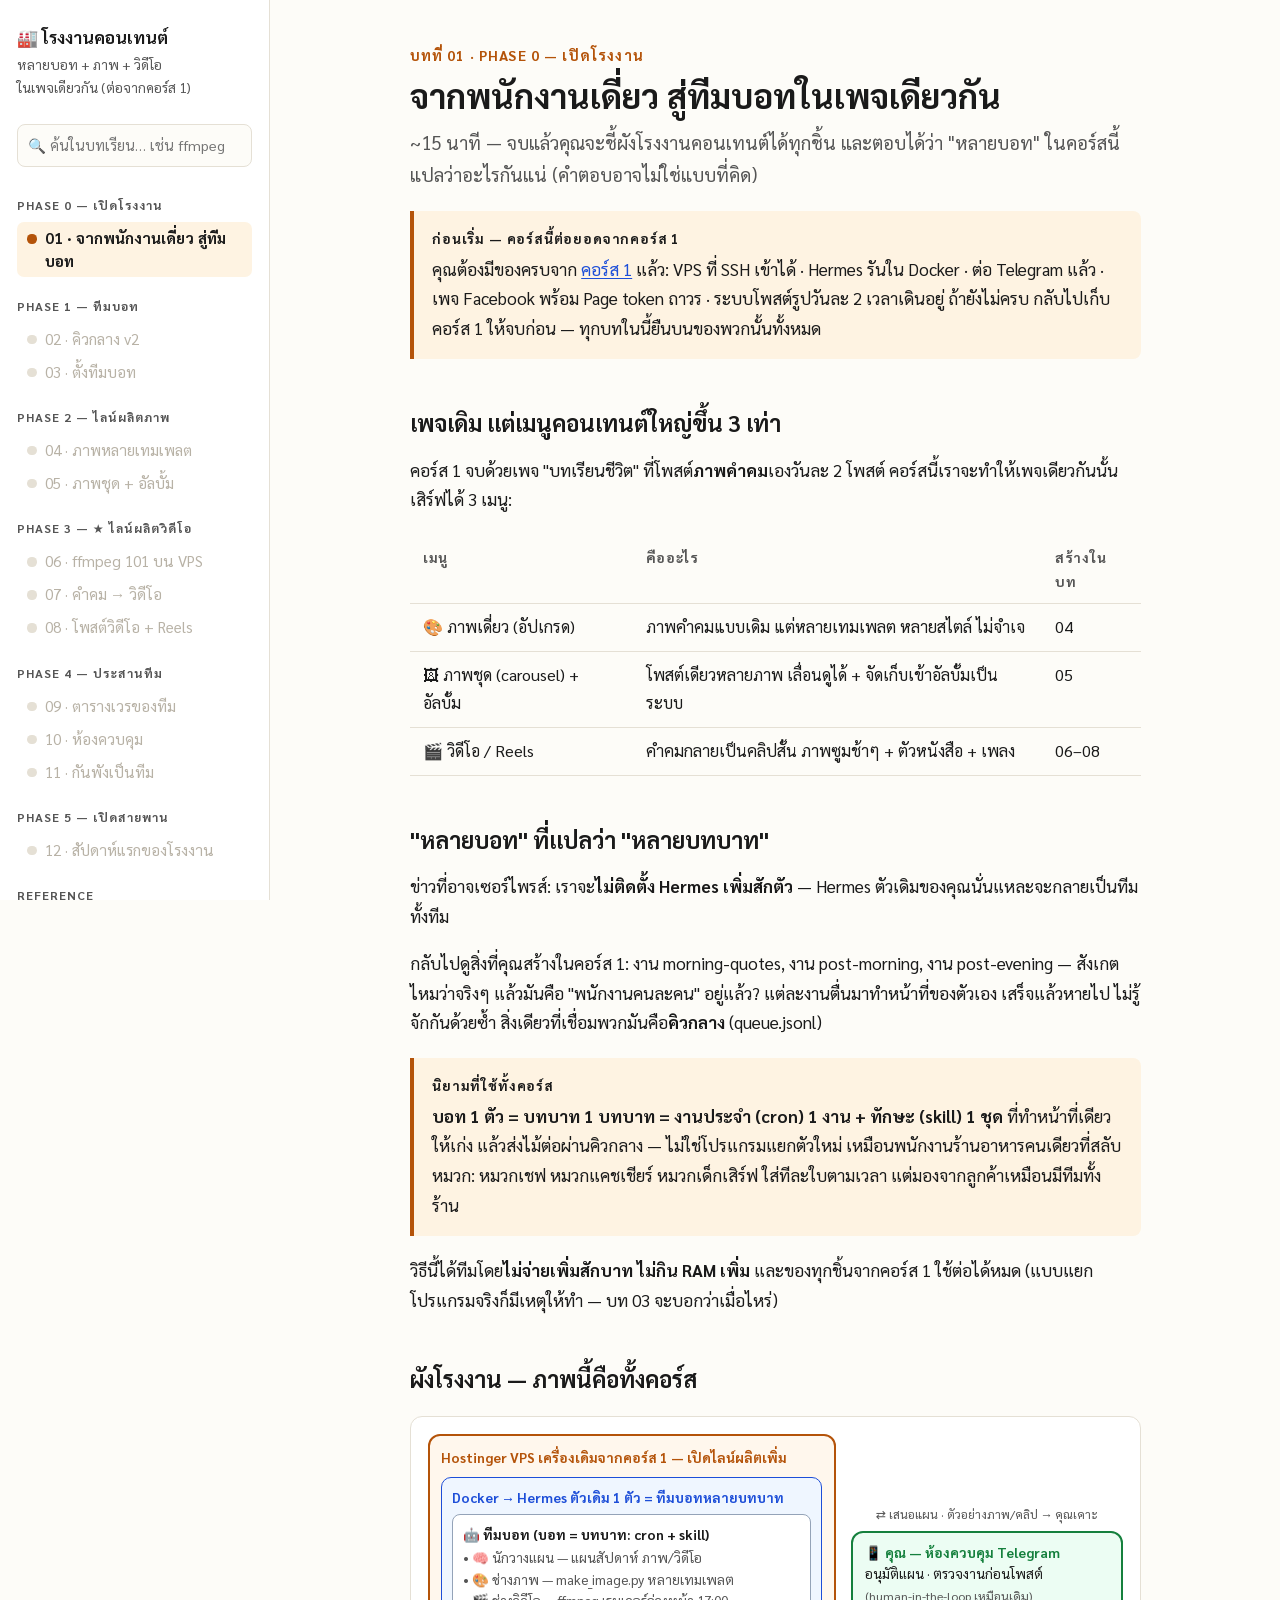
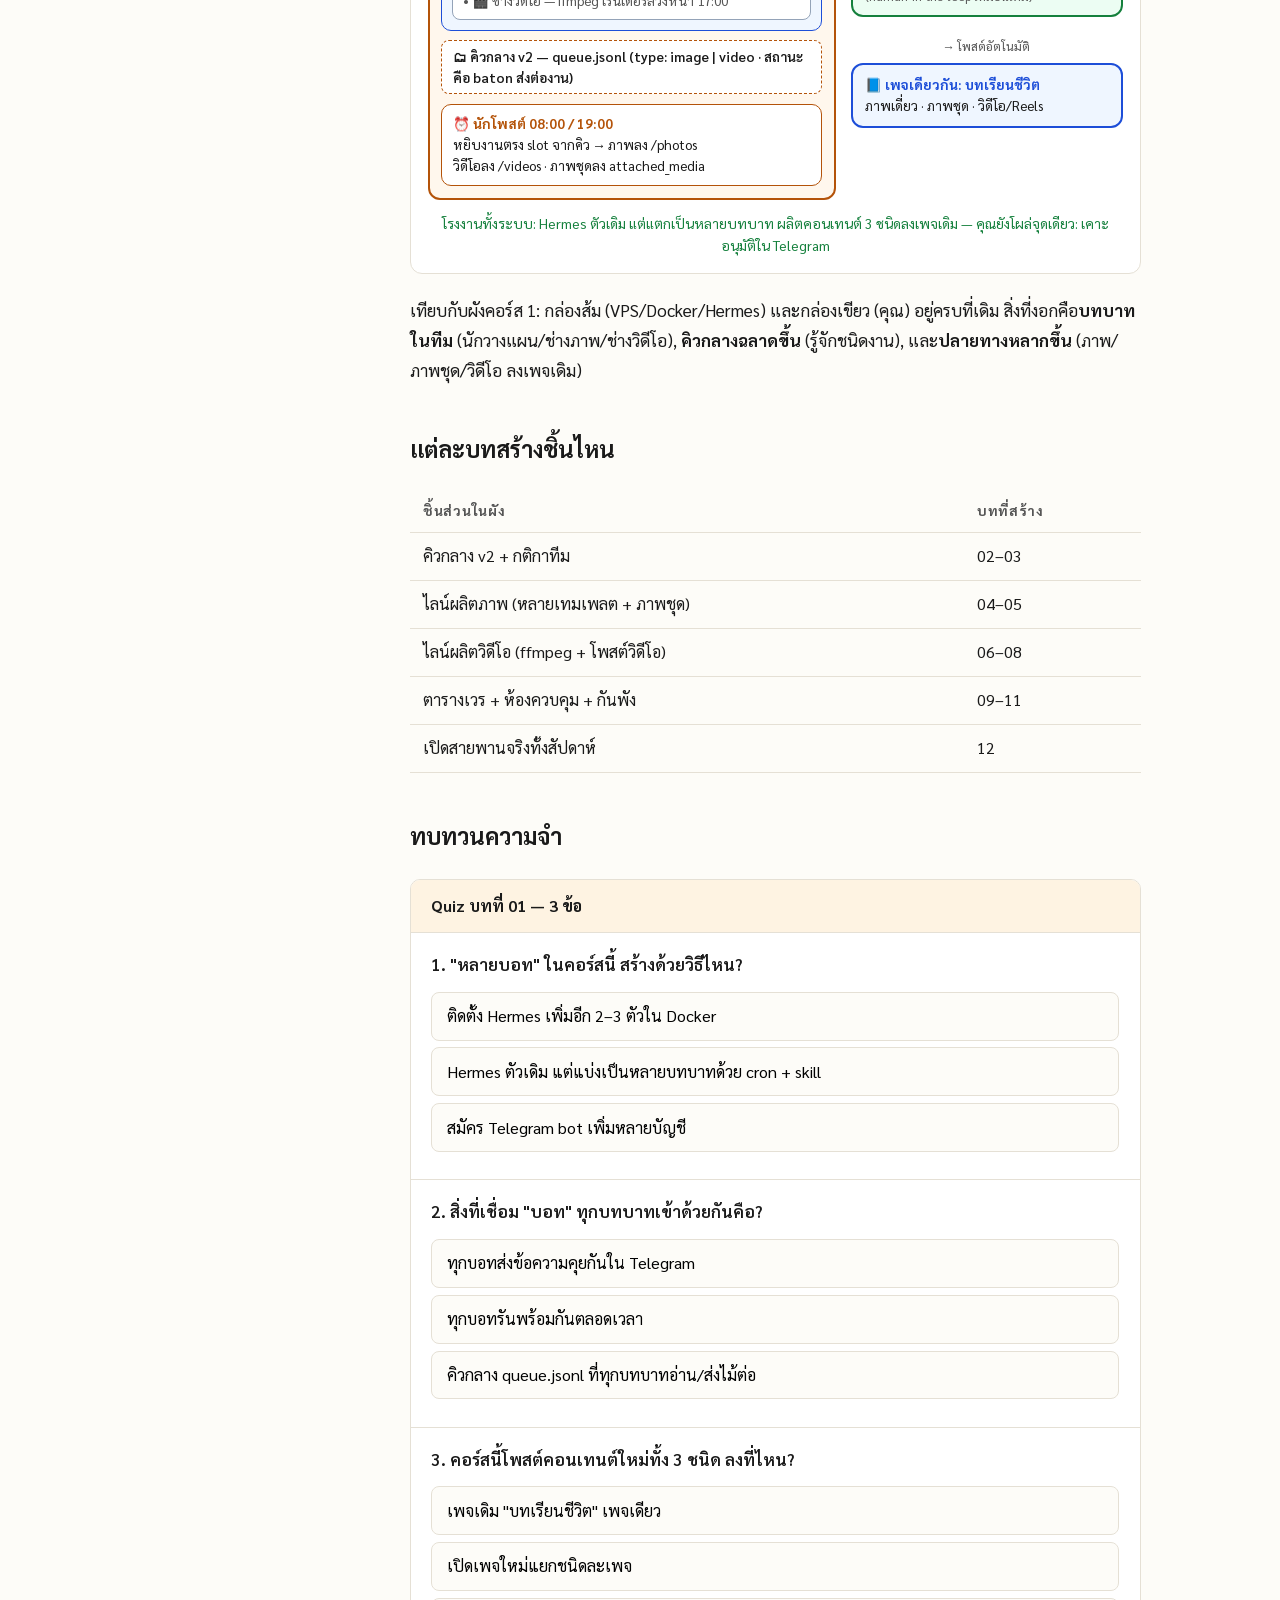
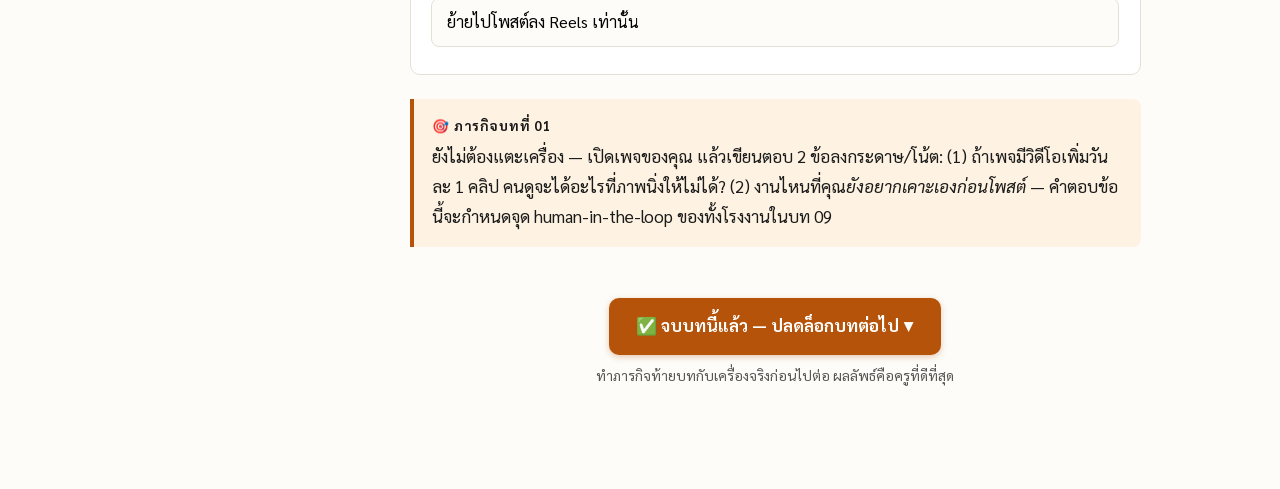
==== content-factory/index.html @ f2b9a9bb "เปิดคอร์ส 2 — โรงงานคอนเทนต์ (เฟสแรก: บท 01-05 + Reference) - content-factory/: one-page course ใหม่" ====
<!DOCTYPE html>
<html lang="th">
<head>
<meta charset="utf-8">
<meta name="viewport" content="width=device-width, initial-scale=1">
<title>คอร์ส 2 — โรงงานคอนเทนต์: หลายบอท + ภาพ + วิดีโอ</title>
<link rel="stylesheet" href="assets/course.css">
<link rel="stylesheet" href="assets/onepage.css">
</head>
<body>
<div class="layout">

<!-- ═══════════ เมนู ═══════════ -->
<nav class="sidebar">
  <details open>
    <summary>สารบัญคอร์ส</summary>
    <div class="course-title">🏭 โรงงานคอนเทนต์</div>
    <div class="course-sub">หลายบอท + ภาพ + วิดีโอ<br>ในเพจเดียวกัน (ต่อจากคอร์ส 1)</div>

    <input id="course-search" class="course-search" type="text" placeholder="🔍 ค้นในบทเรียน… เช่น ffmpeg">
    <div id="course-search-results" class="cs-results"></div>

    <div class="nav-group">Phase 0 — เปิดโรงงาน</div>
    <a href="#lesson-01"><span class="dot current"></span>01 · จากพนักงานเดี่ยว สู่ทีมบอท</a>

    <div class="nav-group">Phase 1 — ทีมบอท</div>
    <a href="#lesson-02"><span class="dot"></span>02 · คิวกลาง v2</a>
    <a href="#lesson-03"><span class="dot"></span>03 · ตั้งทีมบอท</a>

    <div class="nav-group">Phase 2 — ไลน์ผลิตภาพ</div>
    <a href="#lesson-04"><span class="dot"></span>04 · ภาพหลายเทมเพลต</a>
    <a href="#lesson-05"><span class="dot"></span>05 · ภาพชุด + อัลบั้ม</a>

    <div class="nav-group">Phase 3 — ★ ไลน์ผลิตวิดีโอ</div>
    <a href="#lesson-06"><span class="dot"></span>06 · ffmpeg 101 บน VPS</a>
    <a href="#lesson-07"><span class="dot"></span>07 · คำคม → วิดีโอ</a>
    <a href="#lesson-08"><span class="dot"></span>08 · โพสต์วิดีโอ + Reels</a>

    <div class="nav-group">Phase 4 — ประสานทีม</div>
    <a href="#lesson-09"><span class="dot"></span>09 · ตารางเวรของทีม</a>
    <a href="#lesson-10"><span class="dot"></span>10 · ห้องควบคุม</a>
    <a href="#lesson-11"><span class="dot"></span>11 · กันพังเป็นทีม</a>

    <div class="nav-group">Phase 5 — เปิดสายพาน</div>
    <a href="#lesson-12"><span class="dot"></span>12 · สัปดาห์แรกของโรงงาน</a>

    <div class="nav-group">Reference</div>
    <a href="#glossary"><span class="dot done"></span>📚 Glossary ศัพท์</a>
    <a href="#commands"><span class="dot done"></span>⌨️ ffmpeg cheat sheet</a>
    <a href="#playbook"><span class="dot done"></span>🛠 เทคนิค &amp; Workflow</a>
  </details>
</nav>

<!-- ═══════════ เนื้อหา ═══════════ -->
<main class="content">
<div class="page">

<!-- ─────────── บทที่ 01 ─────────── -->
<section class="lesson" id="lesson-01">
  <p class="lesson-kicker">บทที่ 01 · Phase 0 — เปิดโรงงาน</p>
  <h1>จากพนักงานเดี่ยว สู่ทีมบอทในเพจเดียวกัน</h1>
  <p class="lesson-lede">~15 นาที — จบแล้วคุณจะชี้ผังโรงงานคอนเทนต์ได้ทุกชิ้น และตอบได้ว่า "หลายบอท" ในคอร์สนี้แปลว่าอะไรกันแน่ (คำตอบอาจไม่ใช่แบบที่คิด)</p>

  <div class="callout warn">
    <span class="label">ก่อนเริ่ม — คอร์สนี้ต่อยอดจากคอร์ส 1</span>
    <p>คุณต้องมีของครบจาก <a href="../hermes-vps/">คอร์ส 1</a> แล้ว: VPS ที่ SSH เข้าได้ · Hermes รันใน Docker · ต่อ Telegram แล้ว · เพจ Facebook พร้อม Page token ถาวร · ระบบโพสต์รูปวันละ 2 เวลาเดินอยู่ ถ้ายังไม่ครบ กลับไปเก็บคอร์ส 1 ให้จบก่อน — ทุกบทในนี้ยืนบนของพวกนั้นทั้งหมด</p>
  </div>

  <h2>เพจเดิม แต่เมนูคอนเทนต์ใหญ่ขึ้น 3 เท่า</h2>
  <p>คอร์ส 1 จบด้วยเพจ "บทเรียนชีวิต" ที่โพสต์<strong>ภาพคำคม</strong>เองวันละ 2 โพสต์ คอร์สนี้เราจะทำให้เพจเดียวกันนั้นเสิร์ฟได้ 3 เมนู:</p>
  <table>
    <tr><th>เมนู</th><th>คืออะไร</th><th>สร้างในบท</th></tr>
    <tr><td>🎨 ภาพเดี่ยว (อัปเกรด)</td><td>ภาพคำคมแบบเดิม แต่หลายเทมเพลต หลายสไตล์ ไม่จำเจ</td><td>04</td></tr>
    <tr><td>🖼 ภาพชุด (carousel) + อัลบั้ม</td><td>โพสต์เดียวหลายภาพ เลื่อนดูได้ + จัดเก็บเข้าอัลบั้มเป็นระบบ</td><td>05</td></tr>
    <tr><td>🎬 วิดีโอ / Reels</td><td>คำคมกลายเป็นคลิปสั้น ภาพซูมช้าๆ + ตัวหนังสือ + เพลง</td><td>06–08</td></tr>
  </table>

  <h2>"หลายบอท" ที่แปลว่า "หลายบทบาท"</h2>
  <p>ข่าวที่อาจเซอร์ไพรส์: เราจะ<strong>ไม่ติดตั้ง Hermes เพิ่มสักตัว</strong> — Hermes ตัวเดิมของคุณนั่นแหละจะกลายเป็นทีมทั้งทีม</p>
  <p>กลับไปดูสิ่งที่คุณสร้างในคอร์ส 1: งาน morning-quotes, งาน post-morning, งาน post-evening — สังเกตไหมว่าจริงๆ แล้วมันคือ "พนักงานคนละคน" อยู่แล้ว? แต่ละงานตื่นมาทำหน้าที่ของตัวเอง เสร็จแล้วหายไป ไม่รู้จักกันด้วยซ้ำ สิ่งเดียวที่เชื่อมพวกมันคือ<strong>คิวกลาง</strong> (queue.jsonl)</p>
  <div class="callout">
    <span class="label">นิยามที่ใช้ทั้งคอร์ส</span>
    <p><strong>บอท 1 ตัว = บทบาท 1 บทบาท = งานประจำ (cron) 1 งาน + ทักษะ (skill) 1 ชุด</strong> ที่ทำหน้าที่เดียวให้เก่ง แล้วส่งไม้ต่อผ่านคิวกลาง — ไม่ใช่โปรแกรมแยกตัวใหม่ เหมือนพนักงานร้านอาหารคนเดียวที่สลับหมวก: หมวกเชฟ หมวกแคชเชียร์ หมวกเด็กเสิร์ฟ ใส่ทีละใบตามเวลา แต่มองจากลูกค้าเหมือนมีทีมทั้งร้าน</p>
  </div>
  <p>วิธีนี้ได้ทีมโดย<strong>ไม่จ่ายเพิ่มสักบาท ไม่กิน RAM เพิ่ม</strong> และของทุกชิ้นจากคอร์ส 1 ใช้ต่อได้หมด (แบบแยกโปรแกรมจริงก็มีเหตุให้ทำ — บท 03 จะบอกว่าเมื่อไหร่)</p>

  <h2>ผังโรงงาน — ภาพนี้คือทั้งคอร์ส</h2>
  <div class="minimap minimap-hero" data-active="all"></div>
  <p>เทียบกับผังคอร์ส 1: กล่องส้ม (VPS/Docker/Hermes) และกล่องเขียว (คุณ) อยู่ครบที่เดิม สิ่งที่งอกคือ<strong>บทบาทในทีม</strong> (นักวางแผน/ช่างภาพ/ช่างวิดีโอ), <strong>คิวกลางฉลาดขึ้น</strong> (รู้จักชนิดงาน), และ<strong>ปลายทางหลากขึ้น</strong> (ภาพ/ภาพชุด/วิดีโอ ลงเพจเดิม)</p>

  <h2>แต่ละบทสร้างชิ้นไหน</h2>
  <table>
    <tr><th>ชิ้นส่วนในผัง</th><th>บทที่สร้าง</th></tr>
    <tr><td>คิวกลาง v2 + กติกาทีม</td><td>02–03</td></tr>
    <tr><td>ไลน์ผลิตภาพ (หลายเทมเพลต + ภาพชุด)</td><td>04–05</td></tr>
    <tr><td>ไลน์ผลิตวิดีโอ (ffmpeg + โพสต์วิดีโอ)</td><td>06–08</td></tr>
    <tr><td>ตารางเวร + ห้องควบคุม + กันพัง</td><td>09–11</td></tr>
    <tr><td>เปิดสายพานจริงทั้งสัปดาห์</td><td>12</td></tr>
  </table>

  <h2>ทบทวนความจำ</h2>
  <div class="quiz" data-quiz>
    <div class="quiz-head">Quiz บทที่ 01 — 3 ข้อ</div>
    <div class="quiz-q" data-answer="1">
      <div class="q-text">1. "หลายบอท" ในคอร์สนี้ สร้างด้วยวิธีไหน?</div>
      <button class="quiz-opt">ติดตั้ง Hermes เพิ่มอีก 2–3 ตัวใน Docker</button>
      <button class="quiz-opt">Hermes ตัวเดิม แต่แบ่งเป็นหลายบทบาทด้วย cron + skill</button>
      <button class="quiz-opt">สมัคร Telegram bot เพิ่มหลายบัญชี</button>
      <div class="quiz-feedback"></div>
    </div>
    <div class="quiz-q" data-answer="2">
      <div class="q-text">2. สิ่งที่เชื่อม "บอท" ทุกบทบาทเข้าด้วยกันคือ?</div>
      <button class="quiz-opt">ทุกบอทส่งข้อความคุยกันใน Telegram</button>
      <button class="quiz-opt">ทุกบอทรันพร้อมกันตลอดเวลา</button>
      <button class="quiz-opt">คิวกลาง queue.jsonl ที่ทุกบทบาทอ่าน/ส่งไม้ต่อ</button>
      <div class="quiz-feedback"></div>
    </div>
    <div class="quiz-q" data-answer="0">
      <div class="q-text">3. คอร์สนี้โพสต์คอนเทนต์ใหม่ทั้ง 3 ชนิด ลงที่ไหน?</div>
      <button class="quiz-opt">เพจเดิม "บทเรียนชีวิต" เพจเดียว</button>
      <button class="quiz-opt">เปิดเพจใหม่แยกชนิดละเพจ</button>
      <button class="quiz-opt">ย้ายไปโพสต์ลง Reels เท่านั้น</button>
      <div class="quiz-feedback"></div>
    </div>
  </div>

  <div class="callout mission">
    <span class="label">🎯 ภารกิจบทที่ 01</span>
    <p>ยังไม่ต้องแตะเครื่อง — เปิดเพจของคุณ แล้วเขียนตอบ 2 ข้อลงกระดาษ/โน้ต: (1) ถ้าเพจมีวิดีโอเพิ่มวันละ 1 คลิป คนดูจะได้อะไรที่ภาพนิ่งให้ไม่ได้? (2) งานไหนที่คุณ<em>ยังอยากเคาะเองก่อนโพสต์</em> — คำตอบข้อนี้จะกำหนดจุด human-in-the-loop ของทั้งโรงงานในบท 09</p>
  </div>
</section>

<!-- ─────────── บทที่ 02 ─────────── -->
<section class="lesson" id="lesson-02">
  <p class="lesson-kicker">บทที่ 02 · Phase 1 — ทีมบอท</p>
  <div class="minimap" data-active="queue" data-note="บทนี้: อัปเกรดคิวกลางให้รู้จักชนิดงาน และวางกติกาว่าใครแตะอะไรได้"></div>
  <h1>คิวกลาง v2 — สมุดงานกลางที่ทีมทั้งทีมยึดถือ</h1>
  <p class="lesson-lede">~20 นาที — จบแล้วคิวของคุณจะรองรับงานภาพและวิดีโอในไฟล์เดียว และคุณจะรู้กติกาทองที่กันทีมบอท "เหยียบเท้ากัน"</p>

  <h2>ทำไมต้องอัปเกรดคิว</h2>
  <p>คิวจากคอร์ส 1 มีสมมติฐานซ่อนอยู่ข้อหนึ่ง: <em>ทุกงานคือภาพคำคม</em> พอโรงงานมี 3 เมนู สมมติฐานนี้พัง — นักโพสต์ตอน 19:00 ต้องรู้ว่าคิววันนี้เป็นภาพหรือวิดีโอ ช่างวิดีโอต้องรู้ว่างานไหนของตัวเอง วิธีแก้คือเพิ่ม field ให้แต่ละบรรทัดในคิว "ประกาศชนิดตัวเอง"</p>

  <h2>โครงบรรทัดคิว v2</h2>
  <pre><code>{"text": "ล้มแล้วลุกช้าหน่อยก็ได้ ขอแค่ลุก",
 "author": "",
 "type": "video",
 "status": "ready",
 "added": "2026-08-27",
 "slot": "2026-08-29 19:00",
 "asset": ""}</code></pre>
  <table>
    <tr><th>field</th><th>ความหมาย</th><th>ใหม่ใน v2?</th></tr>
    <tr><td><code>text</code> / <code>author</code></td><td>คำคม + เจ้าของคำ (ว่าง = ออริจินัล)</td><td>เดิม</td></tr>
    <tr><td><code>type</code></td><td><code>image</code> | <code>video</code> — เมนูของงานนี้</td><td>✅ ใหม่</td></tr>
    <tr><td><code>status</code></td><td>วงจรชีวิตงาน: <code>ready → rendering → rendered → posted</code> (หรือ <code>cancelled</code>)</td><td>ขยายจากเดิม</td></tr>
    <tr><td><code>slot</code></td><td>วัน+เวลาที่จะโพสต์ (จากแผนสัปดาห์)</td><td>เดิม</td></tr>
    <tr><td><code>asset</code></td><td>full path ไฟล์ผลงานที่เรนเดอร์เสร็จ เช่น <code>/opt/data/home/.hermes/page/out/v0829.mp4</code></td><td>✅ ใหม่</td></tr>
  </table>
  <div class="callout">
    <span class="label">ความเข้ากันได้กับของเดิม (สำคัญ)</span>
    <p>กติกา: <strong>บรรทัดที่ไม่มี <code>type</code> ให้ทุกบอทถือว่าเป็น <code>image</code></strong> — งานเก่าในคิวของคุณจึงไม่ต้องไล่แก้สักบรรทัด ระบบเดิมเดินต่อได้ระหว่างที่เราค่อยๆ ต่อเติม นี่คือวิธีอัปเกรดระบบที่กำลังรันจริง: เพิ่มของใหม่แบบที่ของเก่าไม่รู้สึกตัว</p>
  </div>

  <h2>สถานะคือไม้ผลัด (baton) — ภาพวงจรชีวิตงานวิดีโอ</h2>
  <figure class="diagram">
    <svg viewBox="0 0 660 190" xmlns="http://www.w3.org/2000/svg" font-family="Sarabun, sans-serif">
      <rect x="10" y="60" width="130" height="56" rx="10" fill="#eff6ff" stroke="#1d4ed8" stroke-width="2"/>
      <text x="75" y="84" font-size="14" font-weight="bold" fill="#1d4ed8" text-anchor="middle">ready</text>
      <text x="75" y="104" font-size="11.5" fill="#555" text-anchor="middle">คุณอนุมัติแผนแล้ว</text>
      <rect x="180" y="60" width="130" height="56" rx="10" fill="#fff7ed" stroke="#b45309" stroke-width="2"/>
      <text x="245" y="84" font-size="14" font-weight="bold" fill="#b45309" text-anchor="middle">rendering</text>
      <text x="245" y="104" font-size="11.5" fill="#555" text-anchor="middle">ช่างวิดีโอกำลังทำ</text>
      <rect x="350" y="60" width="130" height="56" rx="10" fill="#f0fdf4" stroke="#15803d" stroke-width="2"/>
      <text x="415" y="84" font-size="14" font-weight="bold" fill="#15803d" text-anchor="middle">rendered</text>
      <text x="415" y="104" font-size="11.5" fill="#555" text-anchor="middle">ไฟล์เสร็จ รอเวลาโพสต์</text>
      <rect x="520" y="60" width="130" height="56" rx="10" fill="#eef2ff" stroke="#4338ca" stroke-width="2"/>
      <text x="585" y="84" font-size="14" font-weight="bold" fill="#4338ca" text-anchor="middle">posted</text>
      <text x="585" y="104" font-size="11.5" fill="#555" text-anchor="middle">ขึ้นเพจแล้ว</text>
      <line x1="140" y1="88" x2="180" y2="88" stroke="#888" stroke-width="2" marker-end="url(#ar2)"/>
      <line x1="310" y1="88" x2="350" y2="88" stroke="#888" stroke-width="2" marker-end="url(#ar2)"/>
      <line x1="480" y1="88" x2="520" y2="88" stroke="#888" stroke-width="2" marker-end="url(#ar2)"/>
      <text x="160" y="78" font-size="11" fill="#888" text-anchor="middle">17:00</text>
      <text x="500" y="78" font-size="11" fill="#888" text-anchor="middle">19:00</text>
      <text x="330" y="150" font-size="12" fill="#666" text-anchor="middle">งาน type:image ข้ามขั้นกลาง: ready → posted (นักโพสต์ทำรูปเองตอนโพสต์ เหมือนคอร์ส 1)</text>
      <defs><marker id="ar2" markerWidth="8" markerHeight="8" refX="7" refY="3.5" orient="auto"><path d="M0,0 L8,3.5 L0,7 z" fill="#888"/></marker></defs>
    </svg>
  </figure>
  <p>ทำไมวิดีโอต้องมีขั้น <code>rendering/rendered</code> คั่นกลาง? เพราะเรนเดอร์วิดีโอกินเวลาหลายนาที ถ้าให้นักโพสต์ 19:00 ทำเองสดๆ โพสต์จะเลท และถ้าเรนเดอร์พังเราจะรู้ตัวตอน 19:00 พอดี — สายเกินแก้ การให้ช่างวิดีโอทำล่วงหน้าตอน 17:00 คือการซื้อเวลา 2 ชั่วโมงไว้กู้สถานการณ์ (หลักคิดเดียวกับ "ซ้อมด้วย cron run ก่อนของจริง" ในคอร์ส 1)</p>

  <h2>กติกาทอง: หนึ่ง field หนึ่งเจ้าของ (single-writer)</h2>
  <p>ปัญหาคลาสสิกของระบบหลายคนทำงานไฟล์เดียว: สองบอทเขียนพร้อมกันแล้วข้อมูลทับกัน (ศัพท์เรียก <a href="#glossary">race condition</a>) วิธีกันที่ง่ายและได้ผลสุดสำหรับโรงงานขนาดเรา: <strong>กำหนดเจ้าของการเขียนให้ชัด — สถานะแต่ละช่วงมีบอทเดียวที่มีสิทธิ์เปลี่ยน</strong></p>
  <table>
    <tr><th>การเปลี่ยนสถานะ</th><th>เจ้าของสิทธิ์ (คนเดียวเท่านั้น)</th></tr>
    <tr><td>เพิ่มบรรทัดใหม่ <code>ready</code></td><td>🧠 นักวางแผน (หลังคุณพิมพ์ "อนุมัติแผน")</td></tr>
    <tr><td><code>ready → rendering → rendered</code> + เติม <code>asset</code></td><td>🎬 ช่างวิดีโอ</td></tr>
    <tr><td><code>ready/rendered → posted</code></td><td>📮 นักโพสต์</td></tr>
    <tr><td>อะไรก็ได้ → <code>cancelled</code></td><td>📱 คุณ (สั่งผ่านแชท) เท่านั้น</td></tr>
  </table>
  <p>กติกานี้จะถูกฝังลงใน skill ของทุกบทบาทที่เราสร้างในบทถัดๆ ไป — บอทที่ไม่ใช่เจ้าของ ห้ามแก้ ต่อให้เห็นว่า "น่าจะผิด" ก็ให้รายงานคุณแทนการแก้เอง</p>

  <h2>ทบทวนความจำ</h2>
  <div class="quiz" data-quiz>
    <div class="quiz-head">Quiz บทที่ 02 — 3 ข้อ</div>
    <div class="quiz-q" data-answer="0">
      <div class="q-text">1. บรรทัดเก่าในคิวที่ไม่มี field <code>type</code> ทุกบอทต้องถือว่าเป็น?</div>
      <button class="quiz-opt">image — ของเก่าเดินต่อได้ไม่ต้องแก้</button>
      <button class="quiz-opt">video — เพราะเป็นของใหม่กว่า</button>
      <button class="quiz-opt">error — ต้องลบทิ้งทันที</button>
      <div class="quiz-feedback"></div>
    </div>
    <div class="quiz-q" data-answer="2">
      <div class="q-text">2. ทำไมงานวิดีโอต้องเรนเดอร์ล่วงหน้า 17:00 แทนที่จะทำสดตอนโพสต์ 19:00?</div>
      <button class="quiz-opt">เพราะ ffmpeg ทำงานได้เฉพาะช่วงเย็น</button>
      <button class="quiz-opt">เพราะคิวถูกล็อกตอน 19:00</button>
      <button class="quiz-opt">เพราะเรนเดอร์กินเวลา ถ้าพังยังเหลือ 2 ชม.ให้กู้ก่อนถึงเวลาโพสต์</button>
      <div class="quiz-feedback"></div>
    </div>
    <div class="quiz-q" data-answer="1">
      <div class="q-text">3. กติกา single-writer แปลว่า?</div>
      <button class="quiz-opt">ทั้งระบบมีบอทได้ตัวเดียว</button>
      <button class="quiz-opt">การเปลี่ยนสถานะแต่ละช่วง มีบอทเดียวที่มีสิทธิ์เขียน</button>
      <button class="quiz-opt">คิวเปิดให้อ่านได้ทีละบอท</button>
      <div class="quiz-feedback"></div>
    </div>
  </div>

  <div class="callout mission">
    <span class="label">🎯 ภารกิจบทที่ 02 — ลงมือกับเครื่องจริง</span>
    <p>สั่ง Hermes ในแชท Telegram (ก๊อปได้เลย):</p>
    <pre><code>อ่านไฟล์ /opt/data/home/.hermes/page/queue.jsonl แล้วรายงาน:
1. จำนวนงานแยกตาม status
2. จำนวนงานแยกตาม type (บรรทัดที่ไม่มี type ให้นับเป็น image)
ห้ามแก้ไขไฟล์ แค่อ่านและรายงาน</code></pre>
    <p>ถ้ารายงานกลับมาถูกต้อง (ตัวเลขตรงกับที่คุณรู้) แปลว่าคิวคุณพร้อมเป็น v2 แล้วโดยยังไม่ต้องแก้อะไรเลย — ส่งผลลัพธ์มาให้ครูดูด้วย</p>
  </div>
</section>

<!-- ─────────── บทที่ 03 ─────────── -->
<section class="lesson" id="lesson-03">
  <p class="lesson-kicker">บทที่ 03 · Phase 1 — ทีมบอท</p>
  <div class="minimap" data-active="team,plan,imgline,vidline" data-note="บทนี้: ตั้งชื่อทีม วางบทบาท และเช็กว่าเครื่องพร้อมรับงานเพิ่มไหม"></div>
  <h1>ตั้งทีมบอท — บทบาท ชื่อเรียก และเส้นแบ่งหน้าที่</h1>
  <p class="lesson-lede">~25 นาที — จบแล้วคุณจะมีผังทีมที่เขียนเป็นลายลักษณ์อักษร รู้ต้นทุนจริงของ "บอทแยกตัวจริง" และเช็กสุขภาพเครื่องก่อนเปิดไลน์ผลิตใหม่เป็น</p>

  <h2>ทีมของโรงงานเรา — 4 บทบาท</h2>
  <table>
    <tr><th>บทบาท</th><th>ตื่นเมื่อไหร่</th><th>ทำอะไร</th><th>มาจากไหน</th></tr>
    <tr><td>🧠 นักวางแผน</td><td>เสาร์ 10:00 (กริ่ง) + คุณเรียกในแชท</td><td>ร่างแผนสัปดาห์ระบุ type ภาพ/วิดีโอต่อ slot → คุณอนุมัติ → ลงคิว</td><td>อัปเกรดจากคอร์ส 1 (บทแถม 15)</td></tr>
    <tr><td>🎨 ช่างภาพ</td><td>ตอนนักโพสต์เรียกใช้</td><td>ทำภาพจากเทมเพลตหลายสไตล์ (บท 04)</td><td>อัปเกรด make_image.py เดิม</td></tr>
    <tr><td>🎬 ช่างวิดีโอ</td><td>ทุกวัน 17:00</td><td>หยิบงาน <code>type:video</code> ของวันนี้ → เรนเดอร์ → ส่งตัวอย่างให้คุณดูใน Telegram → <code>rendered</code></td><td>สร้างใหม่ (บท 06–07)</td></tr>
    <tr><td>📮 นักโพสต์</td><td>08:00 / 19:00</td><td>หยิบงานตรง slot → ภาพโพสต์เอง วิดีโอหยิบไฟล์ <code>asset</code> ที่เสร็จแล้ว → โพสต์ → <code>posted</code></td><td>อัปเกรดจาก post-morning / post-evening เดิม</td></tr>
  </table>

  <h2>ตั้งชื่อให้เป็นระบบตั้งแต่วันแรก</h2>
  <p>คอร์ส 1 เราตั้งชื่องานตามใจ (morning-quotes, post-morning…) พอทีมโตชื่อจะเริ่มจำยาก คอร์สนี้ใช้ convention: งานใหม่ของโรงงานขึ้นต้นด้วย <code>factory-</code></p>
  <pre><code>factory-render-video   ← ช่างวิดีโอ 17:00 (สร้างในบท 07)
factory-daily-report   ← รายงานสุขภาพ 21:00 (สร้างในบท 10)</code></pre>
  <p>ส่วนงานเดิมจากคอร์ส 1 <strong>คงชื่อเดิมไว้</strong> — บทเรียนจากสนามจริง: อย่ารื้อของที่กำลังทำงานดีเพียงเพื่อความสวยงาม (กฎเดียวกับตอนเรา pause งาน weekly-plan แทนการลบ)</p>

  <h2>แล้ว "บอทแยกตัวจริง" ล่ะ? — ทางแยกขั้นสูงที่ควรรู้จัก</h2>
  <p>Hermes แยก container จริงทำได้: docker compose อีกชุด + Telegram bot token ใหม่ + โฟลเดอร์ /opt/data ของตัวเอง ได้บอทที่มีความจำแยก แชทแยก ตายแยก (ตัวหนึ่งล่มอีกตัวไม่สะเทือน)</p>
  <table>
    <tr><th></th><th>หลายบทบาทในตัวเดียว (คอร์สนี้)</th><th>แยก container จริง</th></tr>
    <tr><td>ค่าใช้จ่าย/RAM</td><td>เท่าเดิม (ทีมทั้งทีมฟรี)</td><td>RAM เพิ่มต่อตัว + จัดการ API key แยก</td></tr>
    <tr><td>คิว/ความจำ</td><td>แชร์กันเอง อยู่ไฟล์เดียว</td><td>แยกขาด ต้องออกแบบวิธีคุยกันเอง</td></tr>
    <tr><td>เหมาะกับ</td><td>ทีมหลายหน้าที่ <strong>ในเพจเดียว</strong></td><td><strong>คนละเพจ/คนละธุรกิจ</strong> ที่ห้ามข้อมูลปนกัน</td></tr>
  </table>
  <div class="callout">
    <span class="label">เกณฑ์ตัดสินใจจำง่าย</span>
    <p>เพจเดียวกัน → บทบาทในตัวเดียว · คนละเพจ → ค่อยแยกตัวจริง (เพจที่สองของคุณในอนาคต ใช้สูตรนี้)</p>
  </div>

  <h2>ทบทวนความจำ</h2>
  <div class="quiz" data-quiz>
    <div class="quiz-head">Quiz บทที่ 03 — 3 ข้อ</div>
    <div class="quiz-q" data-answer="2">
      <div class="q-text">1. บทบาทไหน "ตื่น 17:00 ทุกวัน"?</div>
      <button class="quiz-opt">นักโพสต์ — เตรียมตัวก่อนเวลาโพสต์</button>
      <button class="quiz-opt">นักวางแผน — สรุปงานประจำวัน</button>
      <button class="quiz-opt">ช่างวิดีโอ — เรนเดอร์งานเย็นล่วงหน้า</button>
      <div class="quiz-feedback"></div>
    </div>
    <div class="quiz-q" data-answer="1">
      <div class="q-text">2. งานเดิมจากคอร์ส 1 (post-morning ฯลฯ) ควรทำยังไงกับชื่อมัน?</div>
      <button class="quiz-opt">เปลี่ยนเป็น factory-* ให้หมดทันที</button>
      <button class="quiz-opt">คงชื่อเดิม — อย่ารื้อของที่ทำงานดีอยู่</button>
      <button class="quiz-opt">ลบแล้วสร้างใหม่ทั้งหมด</button>
      <div class="quiz-feedback"></div>
    </div>
    <div class="quiz-q" data-answer="0">
      <div class="q-text">3. เมื่อไหร่จึงควรแยก Hermes เป็น container ตัวที่สองจริงๆ?</div>
      <button class="quiz-opt">เมื่อทำคนละเพจ/คนละธุรกิจ ที่ข้อมูลห้ามปนกัน</button>
      <button class="quiz-opt">เมื่ออยากให้เพจเดิมโพสต์ได้หลายชนิด</button>
      <button class="quiz-opt">ทันทีที่มี cron เกิน 3 งาน</button>
      <div class="quiz-feedback"></div>
    </div>
  </div>

  <div class="callout mission">
    <span class="label">🎯 ภารกิจบทที่ 03 — เช็กเครื่องก่อนเปิดไลน์ผลิต</span>
    <p>SSH เข้า VPS แล้วรัน 3 คำสั่ง (ทีละคำสั่ง ดูผลก่อนไปต่อ):</p>
    <pre><code>free -h        # RAM เหลือพอไหม (ffmpeg ตอนเรนเดอร์กินชั่วคราว ~200-500MB)
df -h /        # ดิสก์เหลือกี่ GB (ไฟล์วิดีโอใหญ่กว่าภาพ ~10 เท่า)
docker exec -it hermes-agent-xxxx-hermes-agent-1 hermes cron list   # ทีมปัจจุบันมีใครบ้าง</code></pre>
    <p>ส่งผลทั้ง 3 มาให้ครูดู — โดยเฉพาะตัวเลข RAM ว่าง กับดิสก์ว่าง เราจะใช้ตัดสินคุณภาพวิดีโอ (ความยาว/ความละเอียด) ในบท 07</p>
  </div>
</section>

<!-- ─────────── บทที่ 04 ─────────── -->
<section class="lesson" id="lesson-04">
  <p class="lesson-kicker">บทที่ 04 · Phase 2 — ไลน์ผลิตภาพ</p>
  <div class="minimap" data-active="imgline" data-note="บทนี้: อัปเกรดช่างภาพจาก 1 เทมเพลต เป็นหลายสไตล์ตามธีมวัน"></div>
  <h1>โรงงานภาพหลายเทมเพลต — เพจเดิมแต่ไม่จำเจ</h1>
  <p class="lesson-lede">~30 นาที — จบแล้ว make_image.py ของคุณจะทำภาพได้ 3 สไตล์ และคุณจะได้เทคนิคสำคัญ: วิธี "จ้าง Hermes อัปเกรดโค้ดของมันเอง" อย่างปลอดภัย</p>

  <h2>ปัญหาที่คนตามเพจจะรู้สึกก่อนคุณ</h2>
  <p>เทมเพลตเดียวทุกวัน ผ่านไปเดือนหนึ่ง feed ของเพจจะดูเหมือน "ภาพเดิมเปลี่ยนตัวหนังสือ" ความจำเจฆ่าเพจช้าๆ วิธีแก้ไม่ใช่สุ่มมั่ว แต่คือ<strong>ผูกสไตล์ภาพกับธีมของวัน</strong> ที่เราออกแบบไว้ตั้งแต่คอร์ส 1 (จันทร์-ความพยายาม, กลางสัปดาห์-ใจเย็นกับตัวเอง, ศุกร์-ปล่อยวาง ฯลฯ)</p>
  <table>
    <tr><th>สไตล์</th><th>หน้าตา</th><th>เหมาะกับธีม</th></tr>
    <tr><td><code>classic</code></td><td>พื้นครีม ตัวหนังสือเข้ม (ตัวเดิมจากคอร์ส 1)</td><td>ความพยายาม / การเริ่มใหม่</td></tr>
    <tr><td><code>night</code></td><td>พื้นเข้มเกือบดำ ตัวหนังสือสว่าง โทนสงบ</td><td>การปล่อยวาง / โพสต์เย็น 19:00</td></tr>
    <tr><td><code>paper</code></td><td>โทนกระดาษโน้ต เส้นบรรทัดจางๆ อบอุ่น</td><td>ใจเย็นกับตัวเอง / คำสอนคนดัง</td></tr>
  </table>

  <h2>เทคนิคหลักของบทนี้: จ้าง Hermes แก้โค้ดตัวเอง — แบบมีเข็มขัดนิรภัย</h2>
  <p>คุณไม่ต้องเขียน Python เอง — Hermes แก้ให้ได้ แต่การปล่อยให้ AI แก้สคริปต์ที่ระบบจริงใช้อยู่ มีกติกาความปลอดภัย 3 ข้อที่ต้องอยู่ใน prompt เสมอ:</p>
  <ol class="steps">
    <li><strong>สำรองก่อนแตะ</strong> — ให้มัน <code>cp</code> ไฟล์เดิมเก็บไว้ก่อนเสมอ พังเมื่อไหร่ย้อนได้ใน 1 คำสั่ง</li>
    <li><strong>ของเดิมต้องเดินต่อได้</strong> — เรียกแบบไม่ระบุสไตล์ ต้องได้ผลแบบเดิมเป๊ะ (default = <code>classic</code>) เพราะงานโพสต์เช้า/เย็นตัวจริงกำลังเรียกใช้อยู่ทุกวัน</li>
    <li><strong>พิสูจน์ด้วยตา ไม่ใช่คำพูด</strong> — จบงานต้องส่งภาพตัวอย่างครบทุกสไตล์เข้า Telegram ให้คุณดูจริง ไม่รับคำว่า "เสร็จแล้วครับ" เปล่าๆ</li>
  </ol>
  <div class="callout warn">
    <span class="label">กฎจากสนามจริง (คอร์ส 1 สอนเราแล้ว)</span>
    <p>AI ชอบ "over-engineer" — ขยันเกินสั่งจนพัง (เคสจริง: สร้าง path สคริปต์ซ้อนกันเอง) prompt ที่ดีจึงต้องมีทั้ง "สิ่งที่ให้ทำ" และ <strong>"สิ่งที่ห้ามทำ"</strong> เขียนชัดๆ ทุกครั้ง</p>
  </div>

  <h2>Prompt อัปเกรดช่างภาพ (แม่แบบใช้จริง)</h2>
  <pre><code>อัปเกรดสคริปต์ทำภาพคำคม (make_image.py) ตามนี้:
1. ก่อนแก้ ให้สำรองไฟล์เดิมเป็น make_image.py.bak ก่อน
2. เพิ่ม argument --style รับค่า classic | night | paper
   - classic: แบบเดิมทุกอย่าง และต้องเป็นค่า default เมื่อไม่ระบุ
   - night: พื้นหลังโทนเข้ม (#1a1a2e) ตัวหนังสือสีครีม
   - paper: พื้นหลังโทนกระดาษ (#f5efe0) เส้นบรรทัดจางๆ ตัวหนังสือน้ำตาลเข้ม
3. ห้ามแก้ส่วนอื่นของสคริปต์ ห้ามเปลี่ยนขนาดภาพ ห้ามเปลี่ยนฟอนต์
4. เสร็จแล้วทดสอบ: ทำภาพคำคมเดียวกันทั้ง 3 สไตล์
   แล้วส่งทั้ง 3 ภาพเข้า Telegram ให้ผมดู</code></pre>

  <h2>เชื่อมกับแผนสัปดาห์</h2>
  <p>ต่อจากนี้ นักวางแผนจะใส่สไตล์ลงคิวได้ด้วย field เสริม <code>"style": "night"</code> — นักโพสต์อ่านแล้วส่งต่อให้ช่างภาพ ถ้าบรรทัดไหนไม่มี style นักโพสต์ใช้กติกาง่ายๆ: โพสต์เช้า = classic/paper สลับกัน, โพสต์เย็น = night (กติกานี้จะเขียนลง skill นักโพสต์ในบท 09)</p>

  <h2>ทบทวนความจำ</h2>
  <div class="quiz" data-quiz>
    <div class="quiz-head">Quiz บทที่ 04 — 3 ข้อ</div>
    <div class="quiz-q" data-answer="1">
      <div class="q-text">1. ทำไม default ของ --style ต้องเป็น classic (แบบเดิม)?</div>
      <button class="quiz-opt">เพราะสวยที่สุดใน 3 แบบ</button>
      <button class="quiz-opt">เพราะงานโพสต์ตัวจริงเรียกสคริปต์แบบไม่ระบุสไตล์อยู่ทุกวัน — ของเดิมต้องไม่พัง</button>
      <button class="quiz-opt">เพราะ Python บังคับให้มี default</button>
      <div class="quiz-feedback"></div>
    </div>
    <div class="quiz-q" data-answer="2">
      <div class="q-text">2. ก่อนให้ AI แก้สคริปต์ที่ระบบจริงใช้อยู่ ต้องทำอะไรก่อนเสมอ?</div>
      <button class="quiz-opt">ปิดระบบทั้งหมดก่อน</button>
      <button class="quiz-opt">ลบไฟล์เดิมเพื่อกันสับสน</button>
      <button class="quiz-opt">สำรองไฟล์เดิม (.bak) — พังแล้วย้อนได้ 1 คำสั่ง</button>
      <div class="quiz-feedback"></div>
    </div>
    <div class="quiz-q" data-answer="0">
      <div class="q-text">3. หลักฐานว่างานอัปเกรด "เสร็จจริง" คือ?</div>
      <button class="quiz-opt">ภาพตัวอย่างทั้ง 3 สไตล์ ส่งมาให้เห็นใน Telegram</button>
      <button class="quiz-opt">ข้อความ "เสร็จแล้วครับ" จาก Hermes</button>
      <button class="quiz-opt">ไฟล์ .bak ปรากฏในโฟลเดอร์</button>
      <div class="quiz-feedback"></div>
    </div>
  </div>

  <div class="callout mission">
    <span class="label">🎯 ภารกิจบทที่ 04</span>
    <p>(1) ก๊อป prompt แม่แบบด้านบนส่งใน Telegram (2) รอภาพ 3 สไตล์ (3) ถ้าสไตล์ไหนไม่ถูกใจ สั่งแก้เฉพาะจุดเป็นภาษาคน เช่น "night ตัวหนังสือเล็กไป ขยายอีกนิด" (4) ได้ครบแล้วส่งภาพทั้ง 3 มาอวดครู — บทหน้าเราจะเอาไปทำภาพชุด</p>
  </div>
</section>

<!-- ─────────── บทที่ 05 ─────────── -->
<section class="lesson" id="lesson-05">
  <p class="lesson-kicker">บทที่ 05 · Phase 2 — ไลน์ผลิตภาพ</p>
  <div class="minimap" data-active="imgline,postjob,fb" data-note="บทนี้: โพสต์เดียวหลายภาพ (carousel) + จัดเก็บเข้าอัลบั้ม"></div>
  <h1>ภาพชุด (carousel) + อัลบั้ม — โพสต์เดียวเล่าได้หลายจังหวะ</h1>
  <p class="lesson-lede">~30 นาที — จบแล้วเพจคุณจะโพสต์ "ชุดคำคม 3 ภาพเลื่อนดู" ได้ และคำถามค้างจากคอร์ส 1 ("เก็บรูปเข้าอัลบั้มได้ไหม") จะได้คำตอบเป็นโพสต์จริง</p>

  <h2>carousel ทำงานยังไงใน Graph API — เทคนิค 2 จังหวะ</h2>
  <p>Facebook ไม่มีปุ่ม "โพสต์หลายภาพ" ตรงๆ ใน API แต่ใช้ท่ามาตรฐาน 2 จังหวะ:</p>
  <ol class="steps">
    <li><strong>อัปโหลดภาพแบบ "ยังไม่เผยแพร่"</strong> — ยิง <code>/photos</code> ทีละภาพพร้อม <code>published=false</code> ภาพจะขึ้นไปรอบนเซิร์ฟเวอร์เงียบๆ ไม่โผล่บนเพจ แต่เราได้ <code>id</code> ของแต่ละภาพกลับมา</li>
    <li><strong>ประกอบร่างเป็นโพสต์เดียว</strong> — ยิง <code>/feed</code> หนึ่งครั้ง แนบรายการ id ทั้งหมดผ่าน <code>attached_media</code> → กลายเป็นโพสต์ carousel โพสต์เดียว</li>
  </ol>
  <pre><code># จังหวะ 1 — อัปโหลดเงียบ ทีละภาพ (ทำซ้ำ 3 ครั้ง เก็บ id ทุกใบ)
curl -X POST "https://graph.facebook.com/v26.0/PAGE_ID/photos" \
  -F "access_token=PAGE_TOKEN" \
  -F "published=false" \
  -F "source=@/opt/data/home/.hermes/page/out/q1.png"
# ตอบกลับ: {"id":"111111"}  ← จดไว้

# จังหวะ 2 — ประกอบเป็นโพสต์เดียว
curl -X POST "https://graph.facebook.com/v26.0/PAGE_ID/feed" \
  -F "access_token=PAGE_TOKEN" \
  -F "message=3 บทเรียนสั้นๆ ก่อนเริ่มสัปดาห์ 🌱" \
  -F 'attached_media[0]={"media_fbid":"111111"}' \
  -F 'attached_media[1]={"media_fbid":"222222"}' \
  -F 'attached_media[2]={"media_fbid":"333333"}'</code></pre>
  <div class="callout">
    <span class="label">จุดพลาดยอดฮิต</span>
    <p>ค่าใน <code>attached_media[n]</code> ต้องเป็นก้อน JSON ในเครื่องหมายคำพูด (สังเกต single quote ครอบทั้งก้อน) — ถ้าใส่ id เปล่าๆ จะได้ error 100 · และต้องใช้ <strong>Page token ตัว Never expire จากคอร์ส 1</strong> เหมือนเดิมทุกจังหวะ</p>
  </div>

  <h2>อัลบั้ม — คำตอบของคำถามค้างจากคอร์ส 1</h2>
  <p>อัลบั้มคือ "โฟลเดอร์ภาพบนเพจ" สร้างครั้งเดียวได้ id ถาวร แล้วโพสต์ภาพเข้าอัลบั้มนั้นตรงๆ ได้เลย:</p>
  <pre><code># สร้างอัลบั้ม (ทำครั้งเดียว) — ได้ ALBUM_ID เก็บไว้ใช้ตลอด
curl -X POST "https://graph.facebook.com/v26.0/PAGE_ID/albums" \
  -F "access_token=PAGE_TOKEN" \
  -F "name=คำคมประจำสัปดาห์" \
  -F "message=รวมคำคมรายสัปดาห์ของเพจ"

# โพสต์ภาพเข้าอัลบั้มนั้นโดยตรง (ใช้ ALBUM_ID แทน PAGE_ID)
curl -X POST "https://graph.facebook.com/v26.0/ALBUM_ID/photos" \
  -F "access_token=PAGE_TOKEN" \
  -F "message=คำคมวันจันทร์" \
  -F "source=@/opt/data/home/.hermes/page/out/q1.png"</code></pre>
  <p>ไอเดียใช้จริงกับเพจเรา: ให้นักโพสต์เก็บภาพ "ตัวท็อปประจำสัปดาห์" (โพสต์ที่คนไลก์สุด) เข้าอัลบั้มรวมทุกวันอาทิตย์ — คนมาใหม่เปิดอัลบั้มเดียวเจอของดีย้อนหลังครบ</p>

  <h2>ทบทวนความจำ</h2>
  <div class="quiz" data-quiz>
    <div class="quiz-head">Quiz บทที่ 05 — 3 ข้อ</div>
    <div class="quiz-q" data-answer="1">
      <div class="q-text">1. <code>published=false</code> ในจังหวะแรกทำหน้าที่อะไร?</div>
      <button class="quiz-opt">ทำให้ภาพเป็นส่วนตัวถาวร ไม่มีใครเห็นตลอดไป</button>
      <button class="quiz-opt">อัปโหลดภาพขึ้นไปรอโดยยังไม่โผล่บนเพจ เพื่อเอา id ไปประกอบโพสต์เดียว</button>
      <button class="quiz-opt">ประหยัดโควตา API</button>
      <div class="quiz-feedback"></div>
    </div>
    <div class="quiz-q" data-answer="2">
      <div class="q-text">2. โพสต์ carousel จริงๆ เกิดขึ้นตอนยิง endpoint ไหน?</div>
      <button class="quiz-opt">/photos ครั้งสุดท้าย</button>
      <button class="quiz-opt">/albums</button>
      <button class="quiz-opt">/feed พร้อม attached_media</button>
      <div class="quiz-feedback"></div>
    </div>
    <div class="quiz-q" data-answer="0">
      <div class="q-text">3. จะโพสต์ภาพเข้าอัลบั้มที่สร้างไว้ ต้องยิง /photos ไปที่ id ของใคร?</div>
      <button class="quiz-opt">ALBUM_ID ของอัลบั้มนั้น</button>
      <button class="quiz-opt">PAGE_ID ตามปกติ</button>
      <button class="quiz-opt">id ของโพสต์ล่าสุด</button>
      <div class="quiz-feedback"></div>
    </div>
  </div>

  <div class="callout mission">
    <span class="label">🎯 ภารกิจบทที่ 05 — carousel แรกของเพจ</span>
    <p>สั่ง Hermes ใน Telegram (สังเกตว่าเราปักหมุดวิธีที่พิสูจน์แล้ว + บอกสิ่งที่ห้ามทำ — สูตรจากสนามจริง):</p>
    <pre><code>ทำโพสต์ carousel ชุดแรกของเพจ ตามขั้นตอนนี้เท่านั้น:
1. เลือกคำคมธีมเดียวกัน 3 ข้อจากคิว (status ready, type image)
2. ทำภาพ 3 ใบด้วยสไตล์ paper ทั้งชุด
3. ส่ง 3 ภาพให้ผมดูใน Telegram ก่อน — รอผมตอบ "โพสต์ได้"
4. โพสต์ด้วยท่า 2 จังหวะ: /photos published=false ทีละใบ
   แล้ว /feed พร้อม attached_media ด้วย curl แบบใน skill post-facebook (v26.0)
5. ห้ามสร้างสคริปต์ใหม่ ห้ามใช้วิธีอื่นนอกจากที่ระบุ
เสร็จแล้วส่งลิงก์โพสต์มายืนยัน อย่าลืมอัปเดต status เป็น posted ทั้ง 3 บรรทัด</code></pre>
    <p>ได้ลิงก์โพสต์ carousel แล้วส่งมาให้ครูดู — เปิด incognito เช็กด้วยว่าคนนอกเห็นครบ 3 ภาพ</p>
  </div>
</section>

<!-- ─────────── Reference: Glossary ─────────── -->
<section class="lesson" id="glossary">
  <p class="lesson-kicker">Reference · เปิดดูได้ตลอด ไม่ต้องท่อง</p>
  <h1>📚 Glossary — ศัพท์คอร์ส 2</h1>
  <p class="lesson-lede">ศัพท์ใหม่ของโรงงานคอนเทนต์ (ศัพท์พื้นฐาน VPS/Docker/Hermes อยู่ใน Glossary ของ<a href="../hermes-vps/">คอร์ส 1</a>)</p>

  <h2>ทีมบอท &amp; คิว</h2>
  <table>
    <tr><th>ศัพท์</th><th>ความหมาย</th></tr>
    <tr><td><strong>บทบาท (role)</strong></td><td>"บอท" หนึ่งตัวในคอร์สนี้ = งานประจำ (cron) 1 งาน + skill 1 ชุด ทำหน้าที่เดียว เช่น ช่างวิดีโอ</td></tr>
    <tr><td><strong>คิวกลาง v2</strong></td><td>queue.jsonl ที่เพิ่ม field <code>type</code> (image/video) และ <code>asset</code> (path ไฟล์ผลงาน)</td></tr>
    <tr><td><strong>baton (ไม้ผลัด)</strong></td><td>การใช้ field <code>status</code> ส่งงานต่อระหว่างบอท: ready → rendering → rendered → posted</td></tr>
    <tr><td><strong>race condition</strong></td><td>อาการสองโปรแกรมเขียนข้อมูลเดียวกันพร้อมกันจนข้อมูลพัง/หาย — ศัตรูเบอร์หนึ่งของระบบหลายบอท</td></tr>
    <tr><td><strong>single-writer</strong></td><td>กติกากัน race condition: สถานะแต่ละช่วงมี "เจ้าของสิทธิ์เขียน" เพียงบอทเดียว</td></tr>
    <tr><td><strong>render (เรนเดอร์)</strong></td><td>การประมวลผลสร้างไฟล์ผลงานจริง (ภาพ/วิดีโอ) — วิดีโอใช้เวลานาน จึงต้องทำล่วงหน้า</td></tr>
    <tr><td><strong>asset</strong></td><td>ไฟล์ผลงานที่เรนเดอร์เสร็จ พร้อมใช้โพสต์ เก็บ path ไว้ในคิว</td></tr>
  </table>

  <h2>ภาพ &amp; Facebook API</h2>
  <table>
    <tr><th>ศัพท์</th><th>ความหมาย</th></tr>
    <tr><td><strong>carousel</strong></td><td>โพสต์เดียวที่มีหลายภาพเลื่อนดูได้ — สร้างด้วยท่า 2 จังหวะ (อัปโหลดเงียบ → ประกอบ)</td></tr>
    <tr><td><strong>published=false</strong></td><td>พารามิเตอร์อัปโหลดภาพขึ้นเซิร์ฟเวอร์ FB โดยยังไม่โผล่บนเพจ เพื่อเอา id ไปใช้ต่อ</td></tr>
    <tr><td><strong>attached_media</strong></td><td>พารามิเตอร์ของ /feed ที่แนบรายการ id ภาพ (media_fbid) ให้รวมเป็นโพสต์ carousel เดียว</td></tr>
    <tr><td><strong>album</strong></td><td>โฟลเดอร์ภาพบนเพจ สร้างได้ทาง API (/albums) แล้วโพสต์ภาพเข้าอัลบั้มด้วย ALBUM_ID/photos</td></tr>
    <tr><td><strong>เทมเพลต/สไตล์</strong></td><td>ชุดหน้าตาภาพ (classic / night / paper) เลือกตามธีมวัน ผ่าน --style ของ make_image.py</td></tr>
  </table>

  <h2>วิดีโอ</h2>
  <table>
    <tr><th>ศัพท์</th><th>ความหมาย</th></tr>
    <tr><td><strong>ffmpeg</strong></td><td>เครื่องมือฟรีจัดการวิดีโอ/เสียงผ่านบรรทัดคำสั่ง — มีดสวิสของงานวิดีโอทั้งโลก</td></tr>
    <tr><td><strong>codec / H.264</strong></td><td>วิธีบีบอัดวิดีโอ — H.264 (libx264) คือมาตรฐานที่ Facebook และแทบทุกที่รองรับ</td></tr>
    <tr><td><strong>yuv420p</strong></td><td>รูปแบบสีของวิดีโอที่เข้ากันได้กว้างสุด — ลืมใส่แล้ววิดีโอมักเปิดไม่ได้ในบางแอป</td></tr>
    <tr><td><strong>fps</strong></td><td>เฟรมต่อวินาที — คลิปคำคมใช้ 25 พอ (ตากรรมการดูไม่ออกจาก 30)</td></tr>
    <tr><td><strong>aspect ratio</strong></td><td>สัดส่วนภาพ: 1:1 (จัตุรัส, feed) · 4:5 (feed มือถือ) · 9:16 (แนวตั้งเต็มจอ, Reels)</td></tr>
    <tr><td><strong>zoompan / Ken Burns</strong></td><td>เทคนิคทำภาพนิ่งให้ "มีชีวิต" ด้วยการซูม/แพนช้าๆ — หัวใจของคลิปคำคมเรา</td></tr>
    <tr><td><strong>-shortest</strong></td><td>ตัวเลือก ffmpeg ให้คลิปจบตามสายที่สั้นสุด (เช่น ภาพ 8 วิ + เพลง 3 นาที → คลิป 8 วิ)</td></tr>
    <tr><td><strong>Reels</strong></td><td>วิดีโอสั้นแนวตั้ง 9:16 ของ FB/IG — โพสต์ผ่าน API ต้องใช้ท่า 3 จังหวะ (start → upload → finish)</td></tr>
  </table>
</section>

<!-- ─────────── Reference: ffmpeg cheat sheet ─────────── -->
<section class="lesson" id="commands">
  <p class="lesson-kicker">Reference · เปิดดูได้ตลอด ไม่ต้องท่อง</p>
  <h1>⌨️ ffmpeg + คำสั่งโรงงาน — cheat sheet</h1>
  <p class="lesson-lede">คำสั่งที่ใช้บ่อยในคอร์สนี้ ก๊อปไปแก้ path/ชื่อไฟล์ได้เลย (คำสั่ง Linux พื้นฐานอยู่ใน cheat sheet คอร์ส 1)</p>

  <h2>ffmpeg — สูตรสำเร็จของโรงงาน</h2>
  <pre><code># 1) ภาพนิ่ง → คลิป 8 วินาที (แบบเรียบสุด ไม่มีลูกเล่น)
ffmpeg -y -loop 1 -i quote.png -t 8 \
  -c:v libx264 -pix_fmt yuv420p -r 25 out.mp4

# 2) + ซูมช้า (Ken Burns) + จอ 1:1
ffmpeg -y -loop 1 -i quote.png -t 8 \
  -vf "scale=1080:1080,zoompan=z='min(zoom+0.001,1.15)':d=200:x='iw/2-(iw/zoom/2)':y='ih/2-(ih/zoom/2)':s=1080x1080:fps=25" \
  -c:v libx264 -pix_fmt yuv420p out.mp4

# 3) + เพลงพื้นหลัง (คลิปจบตามภาพเพราะ -shortest)
ffmpeg -y -loop 1 -i quote.png -i music.mp3 -t 8 \
  -vf "scale=1080:1080,fade=t=in:st=0:d=0.8,fade=t=out:st=7:d=1" \
  -c:v libx264 -pix_fmt yuv420p -c:a aac -shortest out.mp4

# 4) แปลงเป็นแนวตั้ง 9:16 สำหรับ Reels (ขยายเบลอเป็นพื้นหลัง)
ffmpeg -y -i out.mp4 \
  -vf "split[a][b];[a]scale=1080:1920,boxblur=20[bg];[b]scale=1080:-2[fg];[bg][fg]overlay=(W-w)/2:(H-h)/2" \
  -c:v libx264 -pix_fmt yuv420p -c:a copy reel.mp4

# ดูข้อมูลไฟล์วิดีโอ (ยาวกี่วิ ขนาดเท่าไหร่ codec อะไร)
ffprobe -hide_banner out.mp4</code></pre>

  <h2>คำสั่งดูแลโรงงาน</h2>
  <pre><code># เข้าไปในกล่อง Hermes (จาก SSH บน VPS)
docker exec -it hermes-agent-xxxx-hermes-agent-1 bash

# ติดตั้ง ffmpeg ในกล่อง (ทำใหม่ถ้ากล่องถูกสร้างใหม่ — ดูบท 06)
apt-get update && apt-get install -y ffmpeg

# พื้นที่ที่โฟลเดอร์ผลงานกินอยู่ / ลบวิดีโอเก่าเกิน 30 วัน
du -sh /opt/data/home/.hermes/page/out/
find /opt/data/home/.hermes/page/out/ -name "*.mp4" -mtime +30 -delete

# ดูทีม cron ทั้งหมด / สั่งซ้อมงานหนึ่งตัว
hermes cron list
hermes cron run factory-render-video</code></pre>

  <h2>Graph API — ท่าโพสต์ทั้ง 3 เมนู (สรุปย่อ)</h2>
  <pre><code># ภาพเดี่ยว (ท่าเดิมคอร์ส 1)
curl -X POST "https://graph.facebook.com/v26.0/PAGE_ID/photos" \
  -F "access_token=TOKEN" -F "message=..." -F "source=@img.png"

# ภาพชุด: /photos published=false ทีละใบ → /feed + attached_media (เต็มๆ ดูบท 05)
# วิดีโอ:  /videos + source=@file.mp4 (เต็มๆ ดูบท 08)
# Reels:  /video_reels 3 จังหวะ start → upload → finish (เต็มๆ ดูบท 08)</code></pre>
</section>

<!-- ─────────── Reference: Playbook ─────────── -->
<section class="lesson" id="playbook">
  <p class="lesson-kicker">Reference · เทคนิคที่ผ่านสนามจริงแล้วเท่านั้น</p>
  <h1>🛠 Playbook โรงงานคอนเทนต์</h1>
  <p class="lesson-lede">กติกาเดิมจากคอร์ส 1: หน้านี้รับเฉพาะเทคนิคที่<strong>ผ่านสนามจริง</strong>มาแล้ว — เทคนิคใหม่ของคอร์ส 2 จะถูกเลื่อนขั้นเข้ามาเมื่อภารกิจของคุณพิสูจน์มันแล้ว</p>

  <h2>ยกมาจากสนามคอร์ส 1 (ใช้กับโรงงานทุกวัน)</h2>
  <table>
    <tr><th>เทคนิค</th><th>ใช้เมื่อ</th><th>ทำไม</th></tr>
    <tr><td><strong>กริ่ง + แชท</strong>: cron ทำหน้าที่แค่ "เตือนเวลา" งานหนักที่ต้องมีมนุษย์รีวิวทำในแชท</td><td>งานสร้างสรรค์ชิ้นใหญ่ เช่น แผนสัปดาห์</td><td>cron รันโดดเดี่ยว พังแล้วไม่มีใครช่วยกลางทาง — แชทมีคุณคอยเคาะ</td></tr>
    <tr><td><strong>ปักหมุดท่าที่พิสูจน์แล้ว</strong>ลง skill (เช่น curl v26.0 เป๊ะๆ)</td><td>งานที่เคยทำสำเร็จแล้วอยากให้ซ้ำได้</td><td>ปล่อยให้ AI แต่งท่าเองเมื่อไหร่ ได้ 403/สคริปต์หลอนเมื่อนั้น (เคสจริง post-morning)</td></tr>
    <tr><td><strong>เขียน "สิ่งที่ห้ามทำ" ในทุก prompt งานอัตโนมัติ</strong></td><td>ทุกงาน cron / งานแก้โค้ด</td><td>AI over-engineer เก่งมาก (เคสจริง: สร้าง path สคริปต์ซ้อนเอง)</td></tr>
    <tr><td><strong>full path เสมอ ห้ามใช้ ~</strong></td><td>ทุก skill ทุกสคริปต์</td><td>cron กับ shell ตีความ ~ คนละที่ (เคสจริง: cron หาคิวไม่เจอ)</td></tr>
    <tr><td><strong>ซ้อมด้วย cron run ก่อนถึงเวลาจริง</strong></td><td>ของใหม่ทุกชิ้นก่อนเข้าตาราง</td><td>ให้บั๊กเจอตอนซ้อม ไม่ใช่ตอน 19:00</td></tr>
    <tr><td><strong>พิสูจน์ด้วยหลักฐาน ไม่รับคำว่า "เสร็จแล้ว"</strong> (ภาพจริง/ลิงก์จริง/ผลรันจริง)</td><td>ทุกงานที่มอบหมาย</td><td>ป้าย [ยืนยันแล้ว] ของ AI เชื่อไม่ได้ (เคสจริง: คำคมกุ + คนกุ)</td></tr>
    <tr><td><strong>cron.model ปักหมุดโมเดลเสถียร</strong> + fallback ห้ามซ้ำตัว</td><td>ตั้ง/แก้โมเดลทุกครั้ง</td><td>timeout ไม่ trigger fallback — โมเดลตายตัวเดียวพางานล้มทั้งกระดาน (เคสจริง weekly-plan)</td></tr>
    <tr><td><strong>สำรอง .bak ก่อนให้ AI แก้ไฟล์ที่ระบบใช้อยู่</strong></td><td>งานอัปเกรดโค้ด/สคริปต์ทุกครั้ง</td><td>ย้อนกลับได้ใน 1 คำสั่ง ระบบจริงไม่มีวันหยุดรอเรา</td></tr>
  </table>

  <h2>เทคนิคใหม่คอร์ส 2 (เข้าประจำการเมื่อภารกิจคุณพิสูจน์แล้ว)</h2>
  <table>
    <tr><th>เทคนิค</th><th>สถานะ</th></tr>
    <tr><td><strong>single-writer</strong>: หนึ่งช่วงสถานะ หนึ่งเจ้าของสิทธิ์เขียนในคิว</td><td>⏳ รอพิสูจน์ (บท 09)</td></tr>
    <tr><td><strong>เรนเดอร์ล่วงหน้า 2 ชม.</strong>: งานช้าทำก่อนเวลาจริง เผื่อเวลากู้</td><td>⏳ รอพิสูจน์ (บท 07/09)</td></tr>
    <tr><td><strong>ตรวจงานผ่าน Telegram ก่อนโพสต์</strong>: วิดีโอ/ภาพชุดทุกชิ้นส่งตัวอย่างก่อน</td><td>⏳ รอพิสูจน์ (บท 07)</td></tr>
    <tr><td><strong>ท่า 2 จังหวะ carousel</strong>: published=false → attached_media</td><td>⏳ รอพิสูจน์ (ภารกิจบท 05)</td></tr>
  </table>
</section>

</div>
</main>
</div>

<script src="assets/quiz.js"></script>
<script src="assets/progress.js"></script>
<script src="assets/minimap.js"></script>
<script src="assets/search.js"></script>
</body>
</html>
---- content-factory/assets/course.css ----
/* course.css — สไตล์กลางของคอร์ส Hermes VPS (ใช้ร่วมทุกบทเรียนและ reference) */

@import url('https://fonts.googleapis.com/css2?family=Sarabun:ital,wght@0,400;0,600;0,700;1,400&family=JetBrains+Mono:wght@400;600&display=swap');

:root {
  --ink: #1a1a1a;
  --ink-soft: #555;
  --paper: #fdfcf8;
  --accent: #b45309;        /* ส้มอิฐ — สีหลักของคอร์ส */
  --accent-soft: #fef3e2;
  --line: #e5e0d5;
  --good: #15803d;
  --good-soft: #ecfdf3;
  --bad: #b91c1c;
  --bad-soft: #fef2f2;
  --info: #1d4ed8;
  --info-soft: #eff6ff;
  --code-bg: #f4f1ea;
}

* { box-sizing: border-box; }

html { font-size: 17px; }

body {
  margin: 0;
  background: var(--paper);
  color: var(--ink);
  font-family: 'Sarabun', 'Noto Sans Thai', system-ui, sans-serif;
  line-height: 1.75;
}

.page {
  max-width: 46rem;
  margin: 0 auto;
  padding: 2.5rem 1.5rem 5rem;
}

/* ---------- หัวบท ---------- */
.lesson-kicker {
  font-size: 0.85rem;
  letter-spacing: 0.08em;
  text-transform: uppercase;
  color: var(--accent);
  font-weight: 700;
  margin: 0 0 0.3rem;
}

h1 {
  font-size: 2rem;
  line-height: 1.3;
  margin: 0 0 0.5rem;
  font-weight: 700;
}

.lesson-lede {
  font-size: 1.1rem;
  color: var(--ink-soft);
  margin: 0 0 0.8rem;
}

.lesson-meta {
  font-size: 0.85rem;
  color: var(--ink-soft);
  border-bottom: 1px solid var(--line);
  padding-bottom: 1.2rem;
  margin-bottom: 2rem;
}

h2 {
  font-size: 1.35rem;
  margin: 2.5rem 0 0.8rem;
  font-weight: 700;
}

h3 { font-size: 1.1rem; margin: 1.8rem 0 0.5rem; }

p { margin: 0 0 1rem; }

a { color: var(--info); text-decoration-thickness: 1px; text-underline-offset: 2px; }

strong { font-weight: 700; }

/* ---------- กล่องต่างๆ ---------- */
.callout {
  border-left: 4px solid var(--accent);
  background: var(--accent-soft);
  padding: 0.9rem 1.1rem;
  border-radius: 0 8px 8px 0;
  margin: 1.2rem 0;
}
.callout.info  { border-color: var(--info); background: var(--info-soft); }
.callout.good  { border-color: var(--good); background: var(--good-soft); }
.callout .label {
  display: block;
  font-size: 0.8rem;
  font-weight: 700;
  letter-spacing: 0.06em;
  text-transform: uppercase;
  margin-bottom: 0.25rem;
}
.callout p:last-child { margin-bottom: 0; }

/* ---------- โค้ด ---------- */
code {
  font-family: 'JetBrains Mono', Consolas, monospace;
  font-size: 0.85em;
  background: var(--code-bg);
  padding: 0.1em 0.4em;
  border-radius: 4px;
}

pre {
  background: var(--code-bg);
  border: 1px solid var(--line);
  border-radius: 8px;
  padding: 1rem 1.2rem;
  overflow-x: auto;
  line-height: 1.5;
}
pre code { background: none; padding: 0; }

/* ---------- ตาราง ---------- */
table {
  width: 100%;
  border-collapse: collapse;
  margin: 1.2rem 0;
  font-size: 0.95rem;
}
th, td {
  text-align: left;
  padding: 0.55rem 0.8rem;
  border-bottom: 1px solid var(--line);
  vertical-align: top;
}
th {
  font-size: 0.82rem;
  letter-spacing: 0.05em;
  text-transform: uppercase;
  color: var(--ink-soft);
}

/* ---------- แผนผัง ---------- */
.diagram {
  background: #fff;
  border: 1px solid var(--line);
  border-radius: 10px;
  padding: 1.2rem;
  margin: 1.4rem 0;
  overflow-x: auto;
}
.diagram svg { display: block; max-width: 100%; height: auto; margin: 0 auto; }
.diagram figcaption {
  font-size: 0.85rem;
  color: var(--ink-soft);
  text-align: center;
  margin-top: 0.8rem;
}

/* ---------- Quiz ---------- */
.quiz {
  border: 1px solid var(--line);
  border-radius: 10px;
  background: #fff;
  margin: 1.4rem 0;
  overflow: hidden;
}
.quiz-head {
  background: var(--accent-soft);
  padding: 0.7rem 1.2rem;
  font-weight: 700;
  font-size: 0.95rem;
}
.quiz-q { padding: 1rem 1.2rem 1.2rem; border-top: 1px solid var(--line); }
.quiz-q:first-of-type { border-top: none; }
.quiz-q .q-text { font-weight: 600; margin-bottom: 0.7rem; }
.quiz-opt {
  display: block;
  width: 100%;
  text-align: left;
  font: inherit;
  font-size: 0.95rem;
  background: var(--paper);
  border: 1px solid var(--line);
  border-radius: 8px;
  padding: 0.55rem 0.9rem;
  margin: 0.4rem 0;
  cursor: pointer;
  transition: border-color 0.15s;
}
.quiz-opt:hover { border-color: var(--accent); }
.quiz-opt.correct { background: var(--good-soft); border-color: var(--good); font-weight: 600; }
.quiz-opt.wrong   { background: var(--bad-soft);  border-color: var(--bad); }
.quiz-opt:disabled { cursor: default; }
.quiz-feedback { font-size: 0.9rem; margin-top: 0.5rem; display: none; }
.quiz-feedback.show { display: block; }
.quiz-feedback.ok  { color: var(--good); }
.quiz-feedback.no  { color: var(--bad); }

/* ---------- เช็คลิสต์ / ขั้นตอน ---------- */
ol.steps { counter-reset: step; list-style: none; padding-left: 0; }
ol.steps > li {
  counter-increment: step;
  position: relative;
  padding-left: 2.6rem;
  margin-bottom: 1rem;
}
ol.steps > li::before {
  content: counter(step);
  position: absolute;
  left: 0; top: 0.1rem;
  width: 1.8rem; height: 1.8rem;
  border-radius: 50%;
  background: var(--accent);
  color: #fff;
  font-weight: 700;
  font-size: 0.9rem;
  display: flex;
  align-items: center;
  justify-content: center;
}

/* ---------- แผนผังระบบ (minimap — ดีไซน์กล่อง) ---------- */
.minimap {
  background: #fff;
  border: 1px solid var(--line);
  border-radius: 12px;
  padding: 1rem;
  margin: 1rem 0 1.3rem;
  font-size: 0.8rem;
  line-height: 1.55;
}
.sm-grid { display: flex; gap: 0.9rem; align-items: stretch; }
.sm-vps {
  flex: 1.4;
  border: 2px solid var(--accent);
  background: #fff7ed;
  border-radius: 12px;
  padding: 0.7rem;
}
.sm-vps-title { font-weight: 700; color: var(--accent); margin-bottom: 0.5rem; }
.sm-domain {
  font-size: 0.7rem; font-weight: 600;
  border: 1px solid var(--accent); border-radius: 999px;
  padding: 0 0.45rem; margin-left: 0.3rem; color: var(--accent); background: #fff;
  display: inline-block;
}
.sm-docker {
  border: 1.5px solid var(--info);
  background: var(--info-soft);
  border-radius: 10px;
  padding: 0.55rem;
  margin-bottom: 0.55rem;
}
.sm-docker-title { font-weight: 700; color: var(--info); margin-bottom: 0.35rem; }
.sm-hermes { background: #fff; border: 1px solid #94a3b8; border-radius: 8px; padding: 0.5rem 0.6rem; }
.sm-hermes-title { font-weight: 700; margin-bottom: 0.15rem; }
.sm-b { color: var(--ink-soft); }
.sm-job {
  border: 1.5px solid var(--accent);
  background: #fff;
  border-radius: 10px;
  padding: 0.5rem 0.6rem;
  margin-bottom: 0.55rem;
}
.sm-job b { color: var(--accent); }
.sm-job:last-child { margin-bottom: 0; }
.sm-queue {
  border: 1.5px dashed var(--accent);
  background: #fff;
  border-radius: 8px;
  padding: 0.3rem 0.6rem;
  margin-bottom: 0.55rem;
  font-weight: 600;
}
.sm-side { flex: 1; display: flex; flex-direction: column; justify-content: center; gap: 0.4rem; }
.sm-arrow { font-size: 0.72rem; color: var(--ink-soft); text-align: center; }
.sm-arrow2 { margin-top: 0.8rem; }
.sm-you {
  border: 2px solid var(--good);
  background: var(--good-soft);
  border-radius: 12px;
  padding: 0.55rem 0.7rem;
}
.sm-you b { color: var(--good); }
.sm-fb {
  border: 2px solid var(--info);
  background: var(--info-soft);
  border-radius: 12px;
  padding: 0.55rem 0.7rem;
}
.sm-fb b { color: var(--info); }
.sm-soft { color: var(--ink-soft); font-size: 0.72rem; }
.sm-caption {
  text-align: center;
  color: var(--good);
  font-size: 0.82rem;
  margin-top: 0.8rem;
}
.sm-note {
  font-size: 0.82rem;
  color: var(--accent);
  font-weight: 700;
  margin-top: 0.7rem;
  text-align: center;
}
.minimap .dim { opacity: 0.32; filter: grayscale(0.7); }
.minimap:not(.minimap-hero) { font-size: 0.72rem; }
@media (max-width: 700px) {
  .sm-grid { flex-direction: column; }
  .sm-arrow2 { margin-top: 0; }
}

/* ---------- ท้ายบท ---------- */
.lesson-footer {
  margin-top: 3rem;
  border-top: 1px solid var(--line);
  padding-top: 1.5rem;
  font-size: 0.95rem;
}
.lesson-nav { display: flex; justify-content: space-between; gap: 1rem; margin-top: 1.5rem; }
.lesson-nav a {
  border: 1px solid var(--line);
  border-radius: 8px;
  padding: 0.6rem 1rem;
  text-decoration: none;
  color: var(--ink);
}
.lesson-nav a:hover { border-color: var(--accent); }

/* ---------- พิมพ์ ---------- */
@media print {
  body { background: #fff; }
  .quiz, .no-print { display: none; }
  .page { padding: 0; }
}
---- content-factory/assets/onepage.css ----
/* onepage.css — layout สำหรับคอร์สแบบหน้าเดียว (ใช้คู่กับ course.css) */

html { scroll-behavior: smooth; }

body { display: block; }

.layout { display: flex; min-height: 100vh; }

/* ---------- Sidebar ---------- */
.sidebar {
  position: fixed;
  top: 0; left: 0; bottom: 0;
  width: 270px;
  background: #fff;
  border-right: 1px solid var(--line);
  padding: 1.5rem 1rem;
  overflow-y: auto;
  font-size: 0.9rem;
}
.sidebar .course-title {
  font-weight: 700;
  font-size: 1rem;
  line-height: 1.4;
  margin-bottom: 0.2rem;
}
.sidebar .course-sub {
  color: var(--ink-soft);
  font-size: 0.8rem;
  margin-bottom: 1.2rem;
}
.sidebar .nav-group {
  font-size: 0.72rem;
  font-weight: 700;
  letter-spacing: 0.08em;
  text-transform: uppercase;
  color: var(--ink-soft);
  margin: 1.1rem 0 0.3rem;
}
.sidebar a {
  display: flex;
  align-items: baseline;
  gap: 0.5rem;
  padding: 0.32rem 0.6rem;
  border-radius: 7px;
  text-decoration: none;
  color: var(--ink);
  line-height: 1.45;
}
.sidebar a:hover { background: var(--accent-soft); }
.sidebar a.active { background: var(--accent-soft); font-weight: 700; }
.sidebar a .dot {
  flex: none;
  width: 0.55rem; height: 0.55rem;
  border-radius: 50%;
  background: var(--line);
  position: relative; top: -0.05rem;
}
.sidebar a .dot.done    { background: var(--good); }
.sidebar a .dot.current { background: var(--accent); }
.sidebar a.locked { color: #b8b2a6; pointer-events: none; }

/* ---------- Content ---------- */
.content {
  margin-left: 270px;
  flex: 1;
  min-width: 0;
}
.content .page { max-width: 46rem; }

section.lesson { scroll-margin-top: 1rem; }
section.lesson + section.lesson {
  margin-top: 3rem;
  border-top: 3px double var(--line);
  padding-top: 2.5rem;
}

/* ---------- ค้นหาในบทเรียน ---------- */
.course-search {
  width: 100%;
  font: inherit;
  font-size: 0.85rem;
  padding: 0.45rem 0.6rem;
  border: 1.5px solid var(--line);
  border-radius: 8px;
  margin: 0.2rem 0 0.6rem;
  background: var(--paper);
}
.course-search:focus { outline: none; border-color: var(--accent); }
.cs-results {
  display: none;
  max-height: 45vh;
  overflow-y: auto;
  border: 1px solid var(--line);
  border-radius: 8px;
  background: #fff;
  margin-bottom: 0.8rem;
}
.cs-result { padding: 0.5rem 0.6rem; border-bottom: 1px solid var(--line); cursor: pointer; }
.cs-result:last-child { border-bottom: none; }
.cs-result:hover { background: var(--accent-soft); }
.cs-loc { font-size: 0.68rem; font-weight: 700; color: var(--accent); margin-bottom: 0.15rem; }
.cs-snip { font-size: 0.75rem; line-height: 1.5; color: var(--ink); }
.cs-snip mark { background: #fde68a; padding: 0 0.1em; border-radius: 3px; }
.cs-none { padding: 0.6rem; font-size: 0.78rem; color: var(--ink-soft); }
.search-hit { animation: hitflash 2.5s ease-out; }
@keyframes hitflash {
  0% { background: #fde68a; box-shadow: 0 0 0 6px #fde68a; }
  100% { background: transparent; box-shadow: none; }
}

/* ---------- ปุ่มปลดล็อกบทต่อไป + reference ---------- */
.next-wrap { margin: 3rem 0 1rem; text-align: center; }
.next-btn {
  font: inherit;
  font-weight: 700;
  font-size: 1rem;
  color: #fff;
  background: var(--accent);
  border: none;
  border-radius: 10px;
  padding: 0.8rem 1.6rem;
  cursor: pointer;
  box-shadow: 0 2px 6px rgba(180, 83, 9, 0.3);
}
.next-btn:hover { filter: brightness(1.1); }
.next-hint { font-size: 0.82rem; color: var(--ink-soft); margin-top: 0.5rem; }

.sidebar a.locked-js { color: #b8b2a6; cursor: default; }
.sidebar a.locked-js:hover { background: none; }

.ref-close {
  font: inherit;
  font-size: 0.85rem;
  background: #fff;
  border: 1px solid var(--line);
  border-radius: 8px;
  padding: 0.4rem 0.9rem;
  cursor: pointer;
  margin-bottom: 1rem;
}
.ref-close:hover { border-color: var(--accent); }

/* ---------- จอแคบ: เมนูกลายเป็นแถบบน ---------- */
@media (max-width: 900px) {
  .sidebar {
    position: sticky;
    width: auto;
    height: auto;
    bottom: auto;
    border-right: none;
    border-bottom: 1px solid var(--line);
    padding: 0.6rem 1rem;
    z-index: 10;
  }
  .sidebar details summary {
    cursor: pointer;
    font-weight: 700;
    list-style: none;
  }
  .sidebar details summary::before { content: '☰ '; color: var(--accent); }
  .content { margin-left: 0; }
}
@media (min-width: 901px) {
  .sidebar details { display: contents; }
  .sidebar details summary { display: none; }
}

@media print {
  .sidebar { display: none; }
  .content { margin-left: 0; }
}
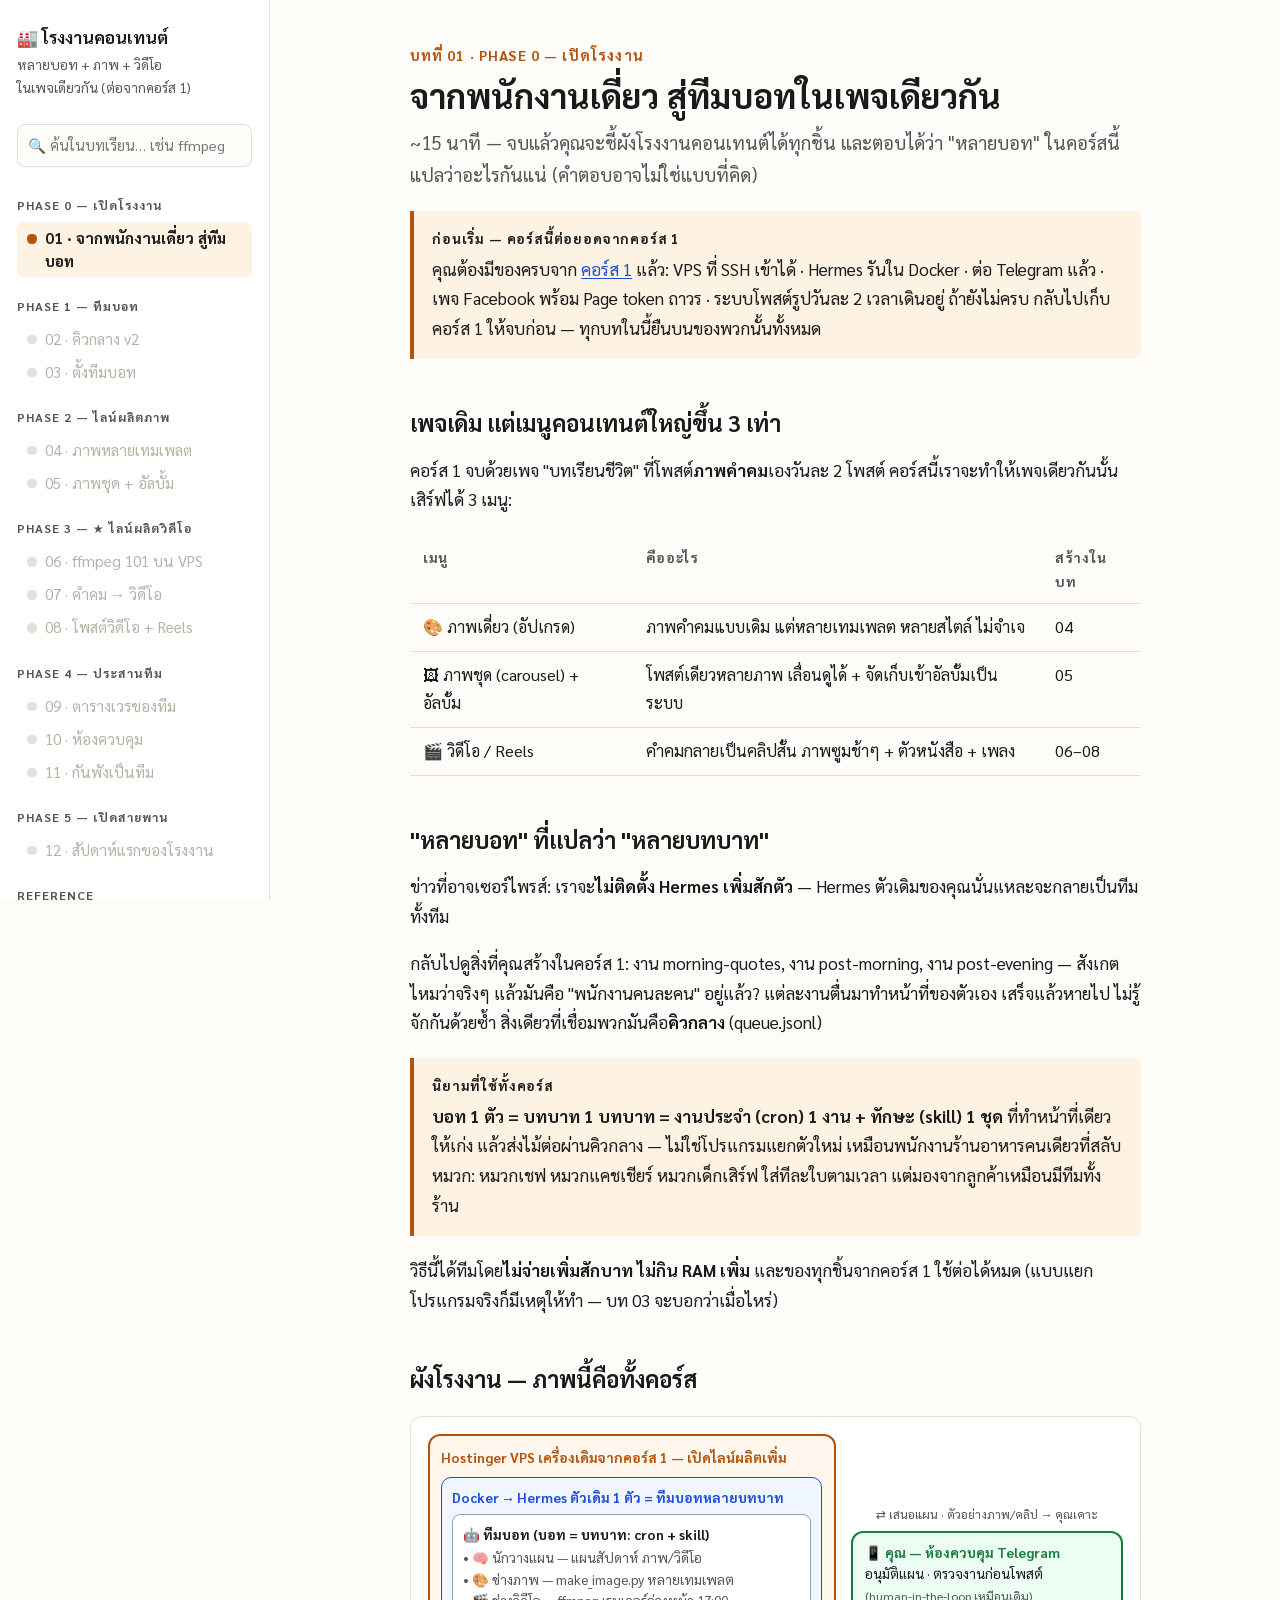
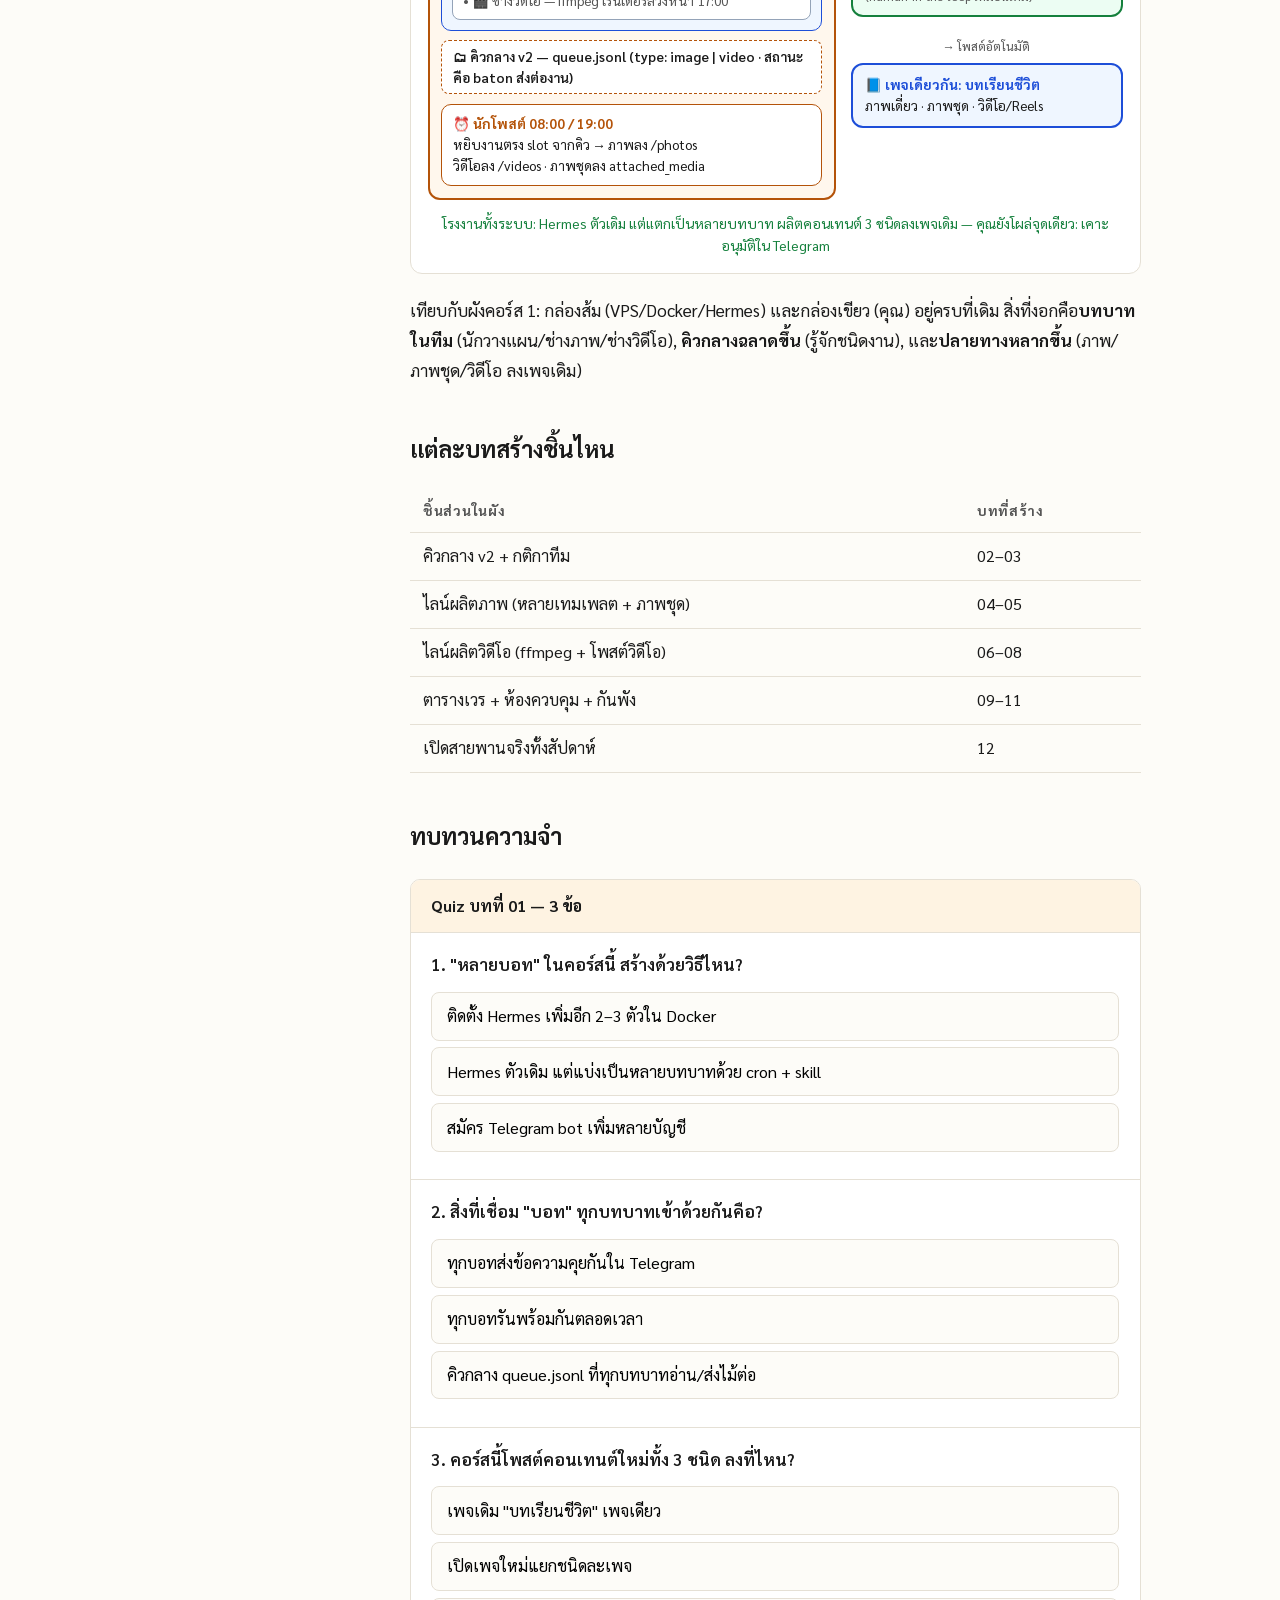
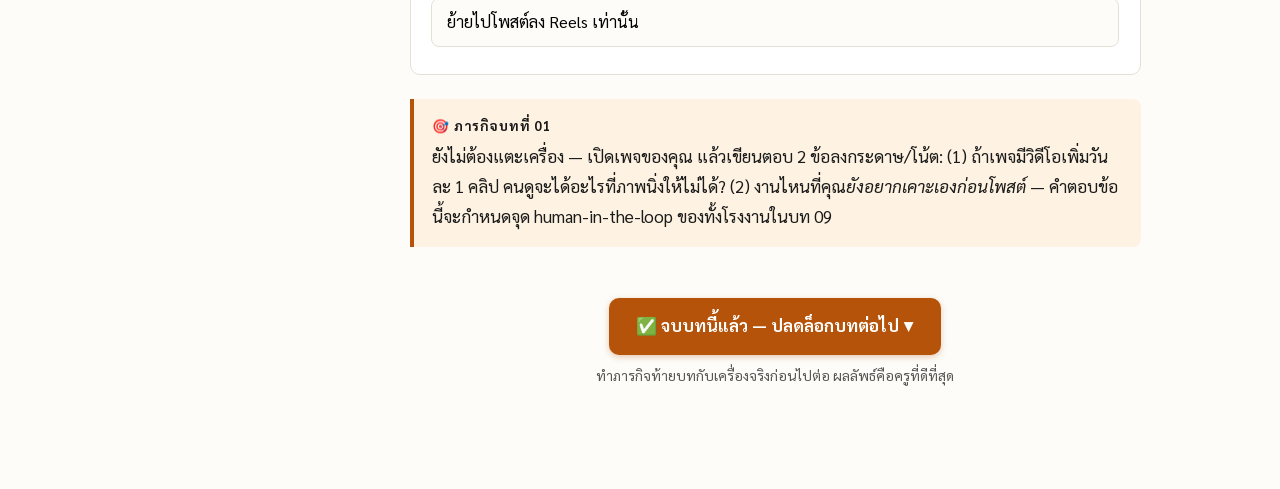
==== commit a01bffb5: "คอร์ส 2 เฟสสาม: Phase 4 ประสานทีม (บท 09-11) - 09: ตารางเวรทั้งโรงงาน + skill video-maker + cron fac" ====
--- a/content-factory/index.html
+++ b/content-factory/index.html
@@ -468,6 +468,463 @@
   </div>
 </section>
 
+<!-- ─────────── บทที่ 06 ─────────── -->
+<section class="lesson" id="lesson-06">
+  <p class="lesson-kicker">บทที่ 06 · Phase 3 — ★ ไลน์ผลิตวิดีโอ</p>
+  <div class="minimap" data-active="vidline" data-note="บทนี้: ติดอาวุธ ffmpeg ให้ช่างวิดีโอ + คลิปแรกใน 1 คำสั่ง"></div>
+  <h1>ffmpeg 101 — เครื่องจักรวิดีโอบน VPS ของคุณ</h1>
+  <p class="lesson-lede">~25 นาที ลงมือกับเครื่องจริง — จบแล้ว VPS ของคุณจะตัดวิดีโอเป็น และคุณจะได้คลิปแรกจากภาพคำคมที่มีอยู่แล้ว ด้วยคำสั่งเดียว</p>
+
+  <h2>ffmpeg คืออะไร ใน 3 บรรทัด</h2>
+  <p><strong>ffmpeg</strong> คือโปรแกรมฟรี (โอเพนซอร์ส) ที่เป็น "มีดสวิสของงานวิดีโอ" — แปลงไฟล์ ตัดต่อ ใส่เสียง ซูม ย่อขยาย ทำได้หมดผ่านบรรทัดคำสั่ง ไม่ต้องมีจอ ไม่ต้องมีเมาส์ เบื้องหลังแอปตัดต่อดังๆ จำนวนมากก็คือ ffmpeg ห่อหน้ากากสวยๆ ไว้เท่านั้น</p>
+  <p>มันจึงเกิดมาเพื่องานเรา: <strong>ตัดวิดีโอบนเซิร์ฟเวอร์ที่ไม่มีหน้าจอ สั่งด้วยสคริปต์ ทำซ้ำได้ไม่จำกัด</strong></p>
+
+  <h2>ติดตั้งในกล่อง Hermes — ทีละก้าว</h2>
+  <p>👣 <strong>ก้าว 1</strong> — SSH เข้า VPS แล้วเข้าไปในกล่อง:</p>
+  <pre><code>docker exec -it hermes-agent-xxxx-hermes-agent-1 bash</code></pre>
+  <p>👣 <strong>ก้าว 2</strong> — ติดตั้ง (ประมาณ 1-2 นาที):</p>
+  <pre><code>apt-get update && apt-get install -y ffmpeg</code></pre>
+  <p>👣 <strong>ก้าว 3</strong> — พิสูจน์ว่ามาแล้วจริง:</p>
+  <pre><code>ffmpeg -version</code></pre>
+  <p>เห็นบรรทัด <code>ffmpeg version 5.x</code> (หรือ 6.x) = พร้อมใช้</p>
+
+  <div class="callout warn">
+    <span class="label">⚠️ ข้อควรรู้สำคัญ: ของที่ลงในกล่อง หายได้ถ้ากล่องถูกสร้างใหม่</span>
+    <p>การติดตั้งแบบนี้อยู่ "ในกล่อง Docker" — ถ้าวันหนึ่งกล่องถูกสร้างใหม่ (อัปเดต Hermes เวอร์ชันใหม่, rebuild) ffmpeg จะหายไปด้วย แต่<strong>ข้อมูลใน /opt/data ไม่หาย</strong> (มันคือโฟลเดอร์ฝากนอกกล่อง — บทเรียน Docker จากคอร์ส 1) วิธีรับมือแบบบ้านๆ ที่เวิร์ก: จดไว้ใน NOTES ว่า "ถ้าคลิปพังหลังอัปเดต Hermes → ลงซ้ำ 1 คำสั่ง: <code>apt-get update && apt-get install -y ffmpeg</code>" และในบท 10 เราจะให้บอทรายงานสุขภาพเช็กข้อนี้ให้อัตโนมัติทุกวัน</p>
+  </div>
+
+  <h2>คลิปแรกของคุณ — จากภาพที่มีอยู่แล้ว</h2>
+  <p>ยังอยู่ในกล่องต่อเลย ดูก่อนว่ามีภาพอะไรให้เล่น:</p>
+  <pre><code>ls -t /opt/data/home/.hermes/page/out/ | head -5</code></pre>
+  <p>หยิบชื่อไฟล์ .png ล่าสุดมาใส่ในคำสั่งนี้ (แก้ชื่อไฟล์ 2 จุด):</p>
+  <pre><code>ffmpeg -y -loop 1 -i /opt/data/home/.hermes/page/out/ชื่อภาพ.png -t 8 \
+  -c:v libx264 -pix_fmt yuv420p -r 25 \
+  /opt/data/home/.hermes/page/out/first-clip.mp4</code></pre>
+  <p>แปลคำสั่งทีละท่อน (อ่านให้เข้าใจ อย่าท่อง):</p>
+  <table>
+    <tr><th>ท่อน</th><th>แปลว่า</th></tr>
+    <tr><td><code>-loop 1 -i ภาพ.png</code></td><td>เอาภาพนิ่งใบนี้มาฉายวนเป็นวิดีโอ</td></tr>
+    <tr><td><code>-t 8</code></td><td>ยาว 8 วินาที (เวลากำลังดีสำหรับอ่านคำคม 1 ข้อ)</td></tr>
+    <tr><td><code>-c:v libx264</code></td><td>บีบอัดแบบ H.264 — มาตรฐานที่ Facebook รับแน่นอน</td></tr>
+    <tr><td><code>-pix_fmt yuv420p</code></td><td>รูปแบบสีที่เข้ากันได้ทุกเครื่อง (ลืมใส่ = บางมือถือเปิดไม่ได้)</td></tr>
+    <tr><td><code>-r 25</code></td><td>25 เฟรม/วินาที — พอเหลือเฟือสำหรับภาพนิ่ง</td></tr>
+  </table>
+  <p>เช็กผลงาน: <code>ffprobe -hide_banner /opt/data/home/.hermes/page/out/first-clip.mp4</code> — ดูบรรทัด Duration ต้องได้ ~8 วินาที</p>
+
+  <h2>ทบทวนความจำ</h2>
+  <div class="quiz" data-quiz>
+    <div class="quiz-head">Quiz บทที่ 06 — 3 ข้อ</div>
+    <div class="quiz-q" data-answer="2">
+      <div class="q-text">1. ทำไม ffmpeg เหมาะกับงานบน VPS เป็นพิเศษ?</div>
+      <button class="quiz-opt">เพราะมีหน้าจอสวยใช้ง่าย</button>
+      <button class="quiz-opt">เพราะฟรีเท่านั้น ตัวอื่นเสียเงินหมด</button>
+      <button class="quiz-opt">เพราะสั่งงานด้วยบรรทัดคำสั่ง/สคริปต์ได้ ไม่ต้องมีจอ ทำซ้ำได้ไม่จำกัด</button>
+      <div class="quiz-feedback"></div>
+    </div>
+    <div class="quiz-q" data-answer="1">
+      <div class="q-text">2. ถ้ากล่อง Hermes ถูกสร้างใหม่ อะไรหาย-อะไรอยู่?</div>
+      <button class="quiz-opt">หายหมดทุกอย่างรวมถึงคิวและภาพ</button>
+      <button class="quiz-opt">ffmpeg ที่ลงไว้หาย แต่ข้อมูลใน /opt/data อยู่ครบ</button>
+      <button class="quiz-opt">ไม่มีอะไรหายเลย Docker เก็บให้หมด</button>
+      <div class="quiz-feedback"></div>
+    </div>
+    <div class="quiz-q" data-answer="0">
+      <div class="q-text">3. <code>-pix_fmt yuv420p</code> ใส่ไว้ทำไม?</div>
+      <button class="quiz-opt">ให้วิดีโอเปิดได้บนทุกเครื่องทุกแอป</button>
+      <button class="quiz-opt">ให้ไฟล์เล็กลงครึ่งหนึ่ง</button>
+      <button class="quiz-opt">ให้สีสดขึ้น</button>
+      <div class="quiz-feedback"></div>
+    </div>
+  </div>
+
+  <div class="callout mission">
+    <span class="label">🎯 ภารกิจบทที่ 06</span>
+    <p>(1) ติดตั้ง ffmpeg ตาม 3 ก้าว (2) ทำ first-clip.mp4 จากภาพจริงของเพจ (3) กลับมาที่แชท Telegram แล้วสั่ง: <code>ส่งไฟล์ /opt/data/home/.hermes/page/out/first-clip.mp4 มาให้ผมดูหน่อย</code> (4) เปิดดูคลิปในมือถือ — ถ้าเล่นได้ 8 วินาที ภารกิจสำเร็จ ส่งผลมาให้ครูดู</p>
+  </div>
+</section>
+
+<!-- ─────────── บทที่ 07 ─────────── -->
+<section class="lesson" id="lesson-07">
+  <p class="lesson-kicker">บทที่ 07 · Phase 3 — ★ ไลน์ผลิตวิดีโอ</p>
+  <div class="minimap" data-active="vidline,queue,you" data-note="บทนี้: สูตรคลิปคำคมเต็มยศ + สคริปต์ประจำตำแหน่งช่างวิดีโอ"></div>
+  <h1>คำคม → วิดีโอ — สูตร Ken Burns + เพลง + สคริปต์ใช้ซ้ำ</h1>
+  <p class="lesson-lede">~40 นาที — จบแล้วโรงงานคุณจะมี make_video.sh ที่เรียกครั้งเดียวได้คลิปคำคมพร้อมโพสต์ และคุณจะรู้กติกาเรื่องเพลงก่อนโดนเพจโดนแจ้งลิขสิทธิ์</p>
+
+  <h2>อะไรทำให้คลิปคำคม "ดูมีชีวิต" — สูตร 3 ชั้น</h2>
+  <ol class="steps">
+    <li><strong>ซูมช้าๆ (Ken Burns)</strong> — ภาพนิ่งที่ขยับนิดๆ ตาคนจะหยุดดูนานกว่าภาพแช่ ชื่อเทคนิคมาจากผู้กำกับสารคดีที่ใช้จนเป็นลายเซ็น</li>
+    <li><strong>fade เข้า-ออก</strong> — เปิดนุ่ม ปิดนุ่ม ดูตั้งใจทำ ไม่ใช่ภาพหลุดมา</li>
+    <li><strong>เพลงพื้นหลังเบาๆ</strong> — เสียงคือครึ่งหนึ่งของอารมณ์คลิป</li>
+  </ol>
+  <p>ทั้ง 3 ชั้นรวมอยู่ในคำสั่งเดียว (สูตรเต็มอยู่ใน <a href="#commands">ffmpeg cheat sheet</a> — เปิดคู่กันได้เลย):</p>
+  <pre><code>ffmpeg -y -loop 1 -i quote.png -i /opt/data/home/.hermes/page/music/calm1.mp3 -t 8 \
+  -vf "scale=1080:1080,zoompan=z='min(zoom+0.001,1.15)':d=200:x='iw/2-(iw/zoom/2)':y='ih/2-(ih/zoom/2)':s=1080x1080:fps=25,fade=t=in:st=0:d=0.8,fade=t=out:st=7:d=1" \
+  -c:v libx264 -pix_fmt yuv420p -c:a aac -shortest out.mp4</code></pre>
+
+  <div class="callout warn">
+    <span class="label">⚠️ กติกาเพลง — อ่านก่อนเพจโดนใบเหลือง</span>
+    <p>เพลงดังๆ มีลิขสิทธิ์ — Facebook ตรวจอัตโนมัติ เจอแล้วเบาสุดคือ<strong>ปิดเสียงคลิป</strong> หนักสุดคือเพจโดนแจ้งละเมิดสะสม ใช้เฉพาะเพลงที่ประกาศให้ใช้ฟรีเชิงพาณิชย์: <a href="https://www.youtube.com/audiolibrary">YouTube Audio Library</a> หรือ <a href="https://pixabay.com/music/">Pixabay Music</a> ดาวน์โหลดมาเก็บไว้ที่ <code>/opt/data/home/.hermes/page/music/</code> สัก 3-5 เพลงโทนสงบ แล้วใช้วนไป — และ<strong>จดที่มาของทุกเพลง</strong>ไว้ในไฟล์ music/credits.txt เผื่อต้องยืนยันทีหลัง</p>
+  </div>
+
+  <h2>เปลี่ยนสูตรให้เป็นพนักงาน: make_video.sh</h2>
+  <p>คำสั่งยาวๆ ให้คนพิมพ์ทุกวันไม่ใช่ระบบ — เราจะห่อเป็นสคริปต์ให้ช่างวิดีโอ (cron) เรียกได้ ใช้เทคนิคเดียวกับบท 04: จ้าง Hermes เขียน พร้อมเข็มขัดนิรภัยครบ:</p>
+  <pre><code>สร้างสคริปต์ /opt/data/home/.hermes/page/make_video.sh ตามสเปกนี้เท่านั้น:
+1. รับ 3 arguments: (1) full path ภาพ .png (2) full path ไฟล์ .mp4 ปลายทาง
+   (3) full path เพลง (ถ้าไม่ใส่ = ไม่มีเพลง)
+2. ใช้สูตร ffmpeg นี้เป๊ะๆ: [วางสูตรจากด้านบน]
+   ถ้าไม่มีเพลง ตัด -i เพลง, -c:a aac, -shortest ออก
+3. จบสคริปต์ให้ echo path ไฟล์ที่ได้ + ความยาวจาก ffprobe
+4. ห้ามติดตั้งอะไรเพิ่ม ห้ามแก้ไฟล์อื่น ห้ามใช้ path แบบ ~ เด็ดขาด
+5. ทดสอบจริง: หยิบภาพล่าสุดจาก /opt/data/home/.hermes/page/out/
+   มาทำคลิป แล้วส่งคลิปเข้า Telegram ให้ผมตรวจ</code></pre>
+  <p>สังเกตข้อ 4-5: <strong>"สิ่งที่ห้ามทำ" + "พิสูจน์ด้วยหลักฐาน"</strong> — สองกฎจาก <a href="#playbook">Playbook</a> ที่ต้องติดทุก prompt งานระบบ</p>
+
+  <h2>ด่านตรวจคุณภาพ: ทุกคลิปผ่านตาคุณก่อนขึ้นเพจ</h2>
+  <p>ภาพนิ่งพลาดแล้วลบง่าย แต่วิดีโอพลาด (ตัวหนังสือล้นจอ เพลงดังกลบ อึดอัด) ดูไม่มืออาชีพกว่ามาก กติกาโรงงานเราจึงชัด: <strong>ช่างวิดีโอเรนเดอร์เสร็จ 17:00 → ส่งคลิปเข้า Telegram → คุณดู 10 วินาที</strong> ตอบ "ผ่าน" หรือสั่งแก้ — ไม่ตอบภายใน 18:30 ให้ถือว่าผ่าน (default-yes เพื่อไม่ให้เพจเงียบเพราะคุณติดธุระ) กติกานี้จะฝังลง skill ช่างวิดีโอในบท 09</p>
+
+  <h2>ทบทวนความจำ</h2>
+  <div class="quiz" data-quiz>
+    <div class="quiz-head">Quiz บทที่ 07 — 3 ข้อ</div>
+    <div class="quiz-q" data-answer="0">
+      <div class="q-text">1. เทคนิค "Ken Burns" คือ?</div>
+      <button class="quiz-opt">ซูม/แพนภาพนิ่งช้าๆ ให้ดูมีชีวิต</button>
+      <button class="quiz-opt">ใส่เพลงประกอบให้ตรงจังหวะ</button>
+      <button class="quiz-opt">ตัดสลับภาพเร็วๆ หลายใบ</button>
+      <div class="quiz-feedback"></div>
+    </div>
+    <div class="quiz-q" data-answer="2">
+      <div class="q-text">2. เพลงที่ปลอดภัยสำหรับคลิปของเพจ ต้องมาจากไหน?</div>
+      <button class="quiz-opt">เพลงฮิตติดชาร์ต — คนคุ้นหูดี</button>
+      <button class="quiz-opt">เพลงอะไรก็ได้ถ้าตัดสั้นกว่า 10 วินาที</button>
+      <button class="quiz-opt">แหล่งที่ประกาศให้ใช้ฟรีเชิงพาณิชย์ + จดที่มาไว้เสมอ</button>
+      <div class="quiz-feedback"></div>
+    </div>
+    <div class="quiz-q" data-answer="1">
+      <div class="q-text">3. กติกา "default-yes" ของด่านตรวจคลิปคือ?</div>
+      <button class="quiz-opt">ทุกคลิปโพสต์ได้เลยไม่ต้องตรวจ</button>
+      <button class="quiz-opt">คุณไม่ตอบภายในเวลาที่ตกลง = ถือว่าผ่าน เพจไม่เงียบเพราะคุณติดธุระ</button>
+      <button class="quiz-opt">คลิปไม่ผ่านให้โพสต์ภาพนิ่งแทนทันที</button>
+      <div class="quiz-feedback"></div>
+    </div>
+  </div>
+
+  <div class="callout mission">
+    <span class="label">🎯 ภารกิจบทที่ 07</span>
+    <p>(1) หาเพลงฟรี 3 เพลงโทนสงบ อัปโหลดเข้า <code>/opt/data/home/.hermes/page/music/</code> (ใช้ <code>scp</code> จากคอม หรือให้ Hermes ช่วยดาวน์โหลดจากลิงก์ที่คุณเลือก) + สร้าง credits.txt (2) ส่ง prompt สร้าง make_video.sh (3) ตรวจคลิปทดสอบใน Telegram — ถ้าผ่านตาคุณ ส่งมาให้ครูดูด้วย</p>
+  </div>
+</section>
+
+<!-- ─────────── บทที่ 08 ─────────── -->
+<section class="lesson" id="lesson-08">
+  <p class="lesson-kicker">บทที่ 08 · Phase 3 — ★ ไลน์ผลิตวิดีโอ</p>
+  <div class="minimap" data-active="vidline,postjob,fb" data-note="บทนี้: พาคลิปขึ้นเพจ — /videos ทางหลัก, Reels ทางแยกขั้นสูง"></div>
+  <h1>โพสต์วิดีโอ + Reels ผ่าน Graph API</h1>
+  <p class="lesson-lede">~30 นาที — จบแล้วคลิปจาก make_video.sh จะขึ้นเพจจริงด้วย curl คำสั่งเดียว และคุณจะเข้าใจว่าทำไม Reels ถึงต้องใช้ 3 จังหวะ</p>
+
+  <h2>ทางหลัก: /videos — ง่ายพอๆ กับโพสต์รูป</h2>
+  <pre><code>curl -X POST "https://graph.facebook.com/v26.0/PAGE_ID/videos" \
+  -F "access_token=PAGE_TOKEN" \
+  -F "description=ล้มแล้วลุกช้าหน่อยก็ได้ ขอแค่ลุก 🌱 #บทเรียนชีวิต" \
+  -F "source=@/opt/data/home/.hermes/page/out/v0829.mp4"</code></pre>
+  <p>ต่างจากโพสต์รูปแค่ 2 จุด: endpoint เป็น <code>/videos</code> และใช้ <code>description</code> แทน <code>message</code> — token ตัวเดิม สิทธิ์ชุดเดิมจากคอร์ส 1 ใช้ได้เลย ไม่ต้องขออะไรเพิ่ม</p>
+  <div class="callout">
+    <span class="label">อาการปกติที่มือใหม่ตกใจ: "โพสต์แล้วแต่ยังไม่ขึ้นเพจ!"</span>
+    <p>วิดีโอไม่เหมือนรูป — Facebook ต้อง<strong>ประมวลผลก่อน</strong> (แปลงไฟล์หลายความละเอียด) คลิปสั้นใช้เวลาราวหนึ่งถึงห้านาที ได้ id ตอบกลับมา = สำเร็จแล้ว รอสักพักค่อยรีเฟรชเพจ อย่าเพิ่งยิงซ้ำ (ยิงซ้ำ = โพสต์ซ้ำ 2 คลิป)</p>
+  </div>
+
+  <h2>สเปกไฟล์ที่ผ่านฉลุย</h2>
+  <table>
+    <tr><th>เรื่อง</th><th>ค่าที่เราใช้</th><th>เหตุผล</th></tr>
+    <tr><td>รูปแบบไฟล์</td><td>.mp4 · H.264 + AAC</td><td>ชุดที่ FB แนะนำเอง — make_video.sh เราตั้งไว้แล้ว</td></tr>
+    <tr><td>สัดส่วน feed</td><td>1:1 (1080×1080)</td><td>เต็มตากว่าแนวนอนบนมือถือ และใช้ภาพคำคมเดิมได้พอดี</td></tr>
+    <tr><td>ความยาว</td><td>8–15 วินาที</td><td>อ่านคำคมทัน จบก่อนคนเบื่อ ไฟล์เล็กอัปเร็ว</td></tr>
+  </table>
+
+  <h2>ทางแยกขั้นสูง: Reels — ทำไมต้อง 3 จังหวะ</h2>
+  <p>Reels ต้องเป็น<strong>แนวตั้ง 9:16 (1080×1920) ยาว 3–90 วินาที</strong> และ API ของมันถูกออกแบบมาสำหรับไฟล์ใหญ่ จึงแยกเป็น 3 จังหวะ: <strong>จองคิว → ส่งไฟล์ → สั่งเผยแพร่</strong></p>
+  <pre><code># จังหวะ 1 — จองคิว (ได้ video_id + upload_url)
+curl -X POST "https://graph.facebook.com/v26.0/PAGE_ID/video_reels" \
+  -F "access_token=PAGE_TOKEN" -F "upload_phase=start"
+
+# จังหวะ 2 — ส่งไฟล์ขึ้นตามที่จองไว้
+curl -X POST "https://rupload.facebook.com/video-upload/v26.0/VIDEO_ID" \
+  -H "Authorization: OAuth PAGE_TOKEN" \
+  -H "offset: 0" -H "file_size: ขนาดไฟล์เป็นไบต์" \
+  --data-binary "@/opt/data/home/.hermes/page/out/reel.mp4"
+
+# จังหวะ 3 — สั่งเผยแพร่
+curl -X POST "https://graph.facebook.com/v26.0/PAGE_ID/video_reels" \
+  -F "access_token=PAGE_TOKEN" -F "upload_phase=finish" \
+  -F "video_id=VIDEO_ID" -F "video_state=PUBLISHED" \
+  -F "description=ล้มแล้วลุกช้าหน่อยก็ได้ 🌱"</code></pre>
+  <p>คำแนะนำตรงๆ จากครู: <strong>เริ่มจาก /videos ให้เดินนิ่งก่อนสักสัปดาห์</strong> แล้วค่อยเพิ่ม Reels — Reels มี 3 จุดพัง (จังหวะละจุด) ระบบที่เพิ่งเปิดสายพานไม่ควรมีของพังหลายจุดพร้อมกัน (สูตรแนวตั้ง 9:16 แปลงจากคลิปเดิมมีใน <a href="#commands">cheat sheet</a> ข้อ 4 แล้ว)</p>
+
+  <h2>ทบทวนความจำ</h2>
+  <div class="quiz" data-quiz>
+    <div class="quiz-head">Quiz บทที่ 08 — 3 ข้อ</div>
+    <div class="quiz-q" data-answer="1">
+      <div class="q-text">1. โพสต์วิดีโอธรรมดา ต่างจากโพสต์รูปตรงไหน?</div>
+      <button class="quiz-opt">ต้องขอสิทธิ์ App Review เพิ่ม</button>
+      <button class="quiz-opt">endpoint /videos + ใช้ description แทน message — ที่เหลือเหมือนเดิม</button>
+      <button class="quiz-opt">ต้องใช้ token คนละตัวกับรูป</button>
+      <div class="quiz-feedback"></div>
+    </div>
+    <div class="quiz-q" data-answer="2">
+      <div class="q-text">2. ยิง /videos สำเร็จได้ id แล้ว แต่เพจยังไม่ขึ้นคลิป ควรทำยังไง?</div>
+      <button class="quiz-opt">ยิงซ้ำทันทีเผื่อครั้งแรกหาย</button>
+      <button class="quiz-opt">ลบโพสต์แล้วเริ่มใหม่</button>
+      <button class="quiz-opt">รอ FB ประมวลผลสักครู่ — ได้ id คือสำเร็จแล้ว ยิงซ้ำจะได้โพสต์ซ้ำ</button>
+      <div class="quiz-feedback"></div>
+    </div>
+    <div class="quiz-q" data-answer="0">
+      <div class="q-text">3. Reels ต่างจากวิดีโอธรรมดายังไง?</div>
+      <button class="quiz-opt">แนวตั้ง 9:16 + โพสต์ 3 จังหวะ (start → upload → finish)</button>
+      <button class="quiz-opt">แค่ตั้งชื่อโพสต์ให้มีคำว่า Reels</button>
+      <button class="quiz-opt">ต้องยาวเกิน 3 นาที</button>
+      <div class="quiz-feedback"></div>
+    </div>
+  </div>
+
+  <div class="callout mission">
+    <span class="label">🎯 ภารกิจบทที่ 08 — วิดีโอแรกของเพจ</span>
+    <p>สั่ง Hermes ใน Telegram:</p>
+    <pre><code>โพสต์วิดีโอแรกของเพจ ตามขั้นตอนนี้เท่านั้น:
+1. ใช้คลิปที่ผมอนุมัติแล้วจากบท 07
+2. โพสต์ด้วย curl ไปที่ /v26.0/PAGE_ID/videos
+   ใช้ access token จาก /opt/data/.env แบบเดียวกับ skill post-facebook
+3. ใส่ description เป็นคำคมในคลิป + #บทเรียนชีวิต
+4. ห้ามยิงซ้ำแม้เพจยังไม่แสดงคลิป — ได้ id คือจบงาน
+5. รายงาน id ที่ได้ แล้วอัปเดตบรรทัดนั้นในคิวเป็น posted</code></pre>
+    <p>รอ 5 นาที เปิดเพจแบบ incognito — เห็นคลิปเล่นได้พร้อมเสียง = ไลน์ผลิตวิดีโอเปิดอย่างเป็นทางการ 🎉 ส่งลิงก์มาให้ครูดูด้วย</p>
+  </div>
+</section>
+
+<!-- ─────────── บทที่ 09 ─────────── -->
+<section class="lesson" id="lesson-09">
+  <p class="lesson-kicker">บทที่ 09 · Phase 4 — ประสานทีม</p>
+  <div class="minimap" data-active="team,vidline,postjob,queue" data-note="บทนี้: ตารางเวรทั้งโรงงาน + บรรจุช่างวิดีโอเข้าตำแหน่งจริง"></div>
+  <h1>ตารางเวรของทีม — ทุกบอทรู้เวลาตัวเอง ไม่เหยียบกัน</h1>
+  <p class="lesson-lede">~40 นาที — จบแล้วช่างวิดีโอจะเข้าเวรจริง (skill + cron) และนักโพสต์จะรู้จักงานวิดีโอ ทั้งทีมเดินด้วยตารางเดียว</p>
+
+  <h2>ตารางเวรทั้งโรงงาน — หนึ่งภาพจบ</h2>
+  <table>
+    <tr><th>เวลา</th><th>บทบาท</th><th>งาน</th><th>หลักคิด</th></tr>
+    <tr><td>เสาร์ 10:00</td><td>🔔 กริ่งวางแผน</td><td>เตือนคุณมาวางแผนสัปดาห์ในแชท (ระบุ type ภาพ/วิดีโอต่อ slot)</td><td>กริ่ง + แชท — งานที่ต้องมีมนุษย์รีวิว ไม่รันไร้คน</td></tr>
+    <tr><td>ทุกวัน 07:00</td><td>🧠 งานเช้าเดิม</td><td>เสนอคำคมเติมคิว (ของเดิมคอร์ส 1 ไม่แตะ)</td><td>ของที่ทำงานดี อย่ารื้อ</td></tr>
+    <tr><td>ทุกวัน 08:00</td><td>📮 นักโพสต์</td><td>โพสต์เช้า (ภาพ)</td><td>เวลาเดิมที่คนตามเพจชิน</td></tr>
+    <tr><td>ทุกวัน 17:00</td><td>🎬 ช่างวิดีโอ</td><td>เรนเดอร์งาน video ของ slot 19:00 วันนี้ → ส่งตรวจ → rendered</td><td>เรนเดอร์ล่วงหน้า 2 ชม. เผื่อเวลากู้</td></tr>
+    <tr><td>ทุกวัน 19:00</td><td>📮 นักโพสต์</td><td>โพสต์เย็น (ภาพ หรือวิดีโอตาม type ในคิว)</td><td>คนเล่นเฟซช่วงค่ำเยอะสุด</td></tr>
+    <tr><td>ทุกวัน 21:00</td><td>🩺 หมอเวร</td><td>รายงานสุขภาพโรงงาน (สร้างบท 10)</td><td>รู้ปัญหาคืนนี้ ไม่ใช่เช้าพรุ่งนี้</td></tr>
+  </table>
+  <div class="callout">
+    <span class="label">ทำไมต้อง "เวลาเหลื่อม"</span>
+    <p>สังเกตว่าไม่มีงานหนักสองตัวชนนาทีเดียวกันเลย — Hermes ทำได้ทีละเรื่องดีที่สุด งานชนกันคือคิวยาว คิวยาวคือ timeout และช่องว่าง 17:00→19:00 คือ "เวลากันชน" ของสายวิดีโอทั้งสาย ถ้าอนาคตเพิ่มงานใหม่ ให้หาช่องว่างในตารางนี้ก่อนเสมอ</p>
+  </div>
+
+  <h2>บรรจุช่างวิดีโอเข้าตำแหน่ง — skill ก่อน cron ทีหลัง</h2>
+  <p>ลำดับสำคัญ: สร้าง skill (คู่มือประจำตำแหน่ง) ก่อน แล้วค่อยตั้ง cron (นาฬิกาปลุก) — เหมือนคอร์ส 1: พนักงานต้องมีคู่มือก่อนถูกปลุกมาทำงาน</p>
+  <p><strong>👣 ก้าว 1 — สร้าง skill ช่างวิดีโอ</strong> (ก๊อปส่งใน Telegram):</p>
+  <pre><code>สร้าง skill ชื่อ video-maker เนื้อหาตามนี้:
+หน้าที่: เรนเดอร์วิดีโอคำคมล่วงหน้าสำหรับ slot 19:00 ของวันนี้
+ขั้นตอน:
+1. อ่าน /opt/data/home/.hermes/page/queue.jsonl
+   หางานที่ type=video, status=ready, slot ตรงกับวันนี้ 19:00
+   ถ้าไม่มี ให้จบงานเงียบๆ ("วันนี้ไม่มีคิววิดีโอ")
+2. ทำภาพคำคมของงานนั้นด้วย make_image.py สไตล์ night
+3. เรนเดอร์ด้วยคำสั่งนี้เท่านั้น:
+   bash /opt/data/home/.hermes/page/make_video.sh <ภาพ> <ไฟล์ mp4 ปลายทาง> <เพลงสุ่มจาก /opt/data/home/.hermes/page/music/>
+   ไฟล์ปลายทางตั้งชื่อ v + วันที่ เช่น /opt/data/home/.hermes/page/out/v20260829.mp4
+4. อัปเดตบรรทัดนั้นในคิว: status=rendered, asset=path ไฟล์
+5. ส่งคลิปเข้า Telegram พร้อมข้อความ "คลิปคิว 19:00 วันนี้ — ตอบ 'แก้' ภายใน 18:30 ถ้าต้องแก้ ไม่ตอบ = ผ่าน"
+ข้อห้าม: ห้ามโพสต์เอง (หน้าที่นักโพสต์) ห้ามสร้างสคริปต์ใหม่
+ห้ามแตะงาน type=image ห้ามแก้ status อื่นนอกจาก ready→rendering→rendered
+ห้ามใช้ path แบบ ~ ทุก path ต้องเต็ม</code></pre>
+  <p><strong>👣 ก้าว 2 — ตั้งนาฬิกาปลุก</strong> (รอก้าว 1 สำเร็จก่อน):</p>
+  <pre><code>สร้างงานประจำชื่อ factory-render-video: ทุกวัน 17:00 เวลาไทย
+ทำงานตาม skill video-maker ทุกขั้นตอน ห้ามทำอย่างอื่นนอกเหนือจากนั้น</code></pre>
+  <p><strong>👣 ก้าว 3 — สอนนักโพสต์ให้รู้จักวิดีโอ</strong>:</p>
+  <pre><code>อัปเดต skill post-facebook เพิ่มกติกาวิดีโอ:
+- ก่อนโพสต์ ดู type ของงานใน slot: ไม่มี type หรือ type=image → ทำแบบเดิม
+- type=video และ status=rendered → โพสต์ไฟล์จาก field asset
+  ด้วย curl ไปที่ /v26.0/PAGE_ID/videos (description = text ของงาน + #บทเรียนชีวิต)
+- type=video แต่ status ไม่ใช่ rendered (เรนเดอร์ไม่เสร็จ/พัง) →
+  ห้ามรอ ห้ามเรนเดอร์เอง ให้ทำภาพนิ่งจากคำคมเดียวกันโพสต์แทน
+  แล้วรายงานใน Telegram ว่า "คิววิดีโอไม่พร้อม โพสต์ภาพแทนแล้ว"
+- เสร็จแล้วอัปเดต status=posted เหมือนเดิมทุกกรณี</code></pre>
+  <div class="callout">
+    <span class="label">บรรทัดที่สำคัญที่สุดของบทนี้</span>
+    <p>กติกา "วิดีโอไม่พร้อม → โพสต์ภาพแทน" คือหัวใจของระบบที่ไม่ล่มทั้งกระดาน (ศัพท์วิศวกรเรียก graceful degradation — พังอย่างสง่างาม) เพจอาจได้ของรองแทนของหลักในวันซวย แต่<strong>เพจไม่มีวันเงียบ</strong> — บทที่ 11 จะขยายหลักนี้ทั้งบท</p>
+  </div>
+
+  <h2>ทบทวนความจำ</h2>
+  <div class="quiz" data-quiz>
+    <div class="quiz-head">Quiz บทที่ 09 — 3 ข้อ</div>
+    <div class="quiz-q" data-answer="1">
+      <div class="q-text">1. ทำไมต้องสร้าง skill ก่อนตั้ง cron?</div>
+      <button class="quiz-opt">เพราะ cron สร้างก่อนไม่ได้ ระบบล็อกไว้</button>
+      <button class="quiz-opt">พนักงานต้องมีคู่มือประจำตำแหน่งก่อนถูกปลุกมาทำงาน</button>
+      <button class="quiz-opt">เพราะ skill ราคาถูกกว่า cron</button>
+      <div class="quiz-feedback"></div>
+    </div>
+    <div class="quiz-q" data-answer="0">
+      <div class="q-text">2. 19:00 คิวเป็นวิดีโอแต่ยังไม่ rendered นักโพสต์ต้อง?</div>
+      <button class="quiz-opt">โพสต์ภาพนิ่งจากคำคมเดียวกันแทน + รายงานคุณ</button>
+      <button class="quiz-opt">รอจนกว่าจะ rendered แล้วค่อยโพสต์</button>
+      <button class="quiz-opt">เรนเดอร์เองให้เสร็จตรงนั้น</button>
+      <div class="quiz-feedback"></div>
+    </div>
+    <div class="quiz-q" data-answer="2">
+      <div class="q-text">3. หลัก "เวลาเหลื่อม" ในตารางเวรมีไว้เพื่อ?</div>
+      <button class="quiz-opt">ให้ตารางดูสวยเป็นระเบียบ</button>
+      <button class="quiz-opt">ประหยัดค่าไฟ VPS</button>
+      <button class="quiz-opt">กันงานหนักชนกันจนคิวยาวและ timeout</button>
+      <div class="quiz-feedback"></div>
+    </div>
+  </div>
+
+  <div class="callout mission">
+    <span class="label">🎯 ภารกิจบทที่ 09 — ซ้อมใหญ่ทั้งสาย</span>
+    <p>(1) ทำครบ 3 ก้าว (2) เติมงานทดสอบ 1 บรรทัดในคิว: <code>type=video, status=ready, slot=วันนี้ 19:00</code> (สั่งนักวางแผนเพิ่มให้ หรือให้ Hermes เติมตามที่คุณพิมพ์) (3) ซ้อมด้วย <code>hermes cron run factory-render-video</code> ใน terminal (4) เช็กครบวงจร: ได้คลิปใน Telegram → คิวเปลี่ยนเป็น rendered → asset มี path จริง ส่งผลทุกจุดมาให้ครูดู — <strong>อย่าลืมกฎซ้อมก่อนจริงเสมอ</strong></p>
+  </div>
+</section>
+
+<!-- ─────────── บทที่ 10 ─────────── -->
+<section class="lesson" id="lesson-10">
+  <p class="lesson-kicker">บทที่ 10 · Phase 4 — ประสานทีม</p>
+  <div class="minimap" data-active="you,team" data-note="บทนี้: คุมโรงงานทั้งหมดจากแชทเดียว + หมอเวรรายงานทุกคืน"></div>
+  <h1>ห้องควบคุม — โรงงานทั้งหลังในแชทเดียว</h1>
+  <p class="lesson-lede">~30 นาที — จบแล้วคุณจะเช็กสถานะทั้งโรงงานได้ใน 1 นาที มีหมอเวรรายงานทุก 21:00 และรู้ชุดคำสั่งฉุกเฉินครบมือ</p>
+
+  <h2>Dashboard ที่มีอยู่แล้ว — แค่ใช้ให้เป็น</h2>
+  <p>ไม่ต้องสร้างหน้าจอใหม่ — เครื่องมือ 3 ชิ้นจากคอร์ส 1 คือ dashboard ของโรงงานอยู่แล้ว:</p>
+  <table>
+    <tr><th>อยากรู้อะไร</th><th>สั่งอะไร (ที่ไหน)</th></tr>
+    <tr><td>ทีมมีใคร ใครทำงานล่าสุดเมื่อไหร่ ใครพัก</td><td><code>hermes cron list</code> (terminal) — คอลัมน์ Last Run/Status คือชีพจรทีม</td></tr>
+    <tr><td>คิวเหลืออะไร กี่งาน ชนิดไหน</td><td>สั่งในแชท: "รายงานคิว แยกตาม status และ type"</td></tr>
+    <tr><td>งานที่กำลังรันอยู่ตอนนี้</td><td>ดูข้อความ Working ใน Telegram · ค้างนาน = <code>/stop</code></td></tr>
+    <tr><td>เครื่องเหลือแรงแค่ไหน</td><td><code>free -h</code> + <code>df -h /</code> (SSH)</td></tr>
+  </table>
+
+  <h2>หมอเวร 21:00 — บอทตัวสุดท้ายของทีม</h2>
+  <p>ทุกคำสั่งข้างบนคุณต้อง "นึกได้เอง" ถึงจะสั่ง — วันยุ่งๆ ก็ลืม หมอเวรกลับด้านให้: <strong>ระบบเดินมาบอกคุณเอง ทุกคืน สั้นๆ 6 บรรทัด</strong></p>
+  <pre><code>สร้างงานประจำชื่อ factory-daily-report: ทุกวัน 21:00 เวลาไทย
+รายงานสุขภาพโรงงานเป็นข้อความเดียว 6 บรรทัด:
+1. โพสต์วันนี้: เช้า/เย็น สำเร็จไหม ชนิดอะไร (ดูจาก status ในคิว)
+2. คิวคงเหลือ: กี่งาน ready แยก image/video — ต่ำกว่า 4 ให้ขึ้น ⚠️
+3. วิดีโอพรุ่งนี้: มีคิว type=video ไหม และ ffmpeg -version ยังใช้ได้ไหม
+4. ดิสก์: du -sh /opt/data/home/.hermes/page/out/ — เกิน 2GB ให้ขึ้น ⚠️
+5. งานที่ Last Run เป็น error (ถ้ามี ให้บอกชื่องาน)
+6. สรุปบรรทัดเดียว: ✅ ปกติ หรือ ⚠️ มีเรื่องต้องดู
+อ่านข้อมูลจริงจากไฟล์และคำสั่งเท่านั้น ห้ามเดา ห้ามแต่งตัวเลข
+ห้ามสร้างหรือเรียกใช้สคริปต์ใดๆ ห้ามแก้ไขไฟล์ใดๆ ทั้งสิ้น</code></pre>
+  <p>สังเกตข้อ 3: หมอเวรเช็ก ffmpeg ทุกคืน — กับดัก "กล่องสร้างใหม่แล้ว ffmpeg หาย" จากบท 06 จะถูกจับได้<strong>ก่อน</strong>คิววิดีโอถัดไปเสมอ ไม่ใช่ตอน 17:00 ที่งานพังแล้ว</p>
+
+  <h2>ชุดคำสั่งฉุกเฉิน — ท่องให้ขึ้นใจ</h2>
+  <table>
+    <tr><th>สถานการณ์</th><th>ทำอะไร</th></tr>
+    <tr><td>งานค้าง Working นานผิดปกติ</td><td><code>/stop</code> ในแชท → ถ้าแชทเอ๋อต่อ <code>/new</code> (ความจำถาวรอยู่ใน skills ไม่หาย)</td></tr>
+    <tr><td>อยากหยุดสายวิดีโอชั่วคราว (เช่น ไปเที่ยว ไม่มีคนตรวจคลิป)</td><td><code>hermes cron pause factory-render-video</code> — นักโพสต์จะ degrade เป็นภาพเองตามกติกาบท 09 · กลับมา <code>resume</code></td></tr>
+    <tr><td>อยากทดสอบงานไหนตอนนี้เลย</td><td><code>hermes cron run ชื่องาน</code> — ซ้อมนอกรอบได้เสมอ</td></tr>
+    <tr><td>สงสัยว่าโมเดลเพี้ยน (ภาษาแปลก/ค้างบ่อย)</td><td>เช็ก <code>hermes fallback ls</code> + ทดสอบ "ตอบคำเดียว: ok" — สูตรบทแถม 17 คอร์ส 1</td></tr>
+  </table>
+
+  <h2>ทบทวนความจำ</h2>
+  <div class="quiz" data-quiz>
+    <div class="quiz-head">Quiz บทที่ 10 — 3 ข้อ</div>
+    <div class="quiz-q" data-answer="2">
+      <div class="q-text">1. "ชีพจรของทีม" ดูได้จากที่ไหน?</div>
+      <button class="quiz-opt">เปิดดูโพสต์บนเพจย้อนหลัง</button>
+      <button class="quiz-opt">นับข้อความใน Telegram</button>
+      <button class="quiz-opt">hermes cron list — คอลัมน์ Last Run/Status ของทุกงาน</button>
+      <div class="quiz-feedback"></div>
+    </div>
+    <div class="quiz-q" data-answer="0">
+      <div class="q-text">2. ทำไมหมอเวรต้องเช็ก ffmpeg ทุกคืน?</div>
+      <button class="quiz-opt">จับกับดัก "กล่องสร้างใหม่แล้ว ffmpeg หาย" ก่อนถึงคิววิดีโอถัดไป</button>
+      <button class="quiz-opt">ffmpeg หมดอายุทุก 24 ชั่วโมง</button>
+      <button class="quiz-opt">เพื่อให้รายงานยาวขึ้น</button>
+      <div class="quiz-feedback"></div>
+    </div>
+    <div class="quiz-q" data-answer="1">
+      <div class="q-text">3. จะไปเที่ยว 3 วัน ไม่มีเวลาตรวจคลิป ควรทำยังไง?</div>
+      <button class="quiz-opt">ปิด VPS ไปเลย กลับมาค่อยเปิด</button>
+      <button class="quiz-opt">pause เฉพาะ factory-render-video — เพจยังโพสต์ภาพต่อเองทุกวัน</button>
+      <button class="quiz-opt">ลบ cron ทั้งหมดแล้วค่อยสร้างใหม่</button>
+      <div class="quiz-feedback"></div>
+    </div>
+  </div>
+
+  <div class="callout mission">
+    <span class="label">🎯 ภารกิจบทที่ 10</span>
+    <p>(1) สร้างหมอเวรด้วย prompt ด้านบน (2) ซ้อมทันที: <code>hermes cron run factory-daily-report</code> (3) อ่านรายงานแล้วตรวจกลับ 1 จุด: ตัวเลข "คิวคงเหลือ" ตรงกับที่คุณนับเองจากคิวไหม (กฎ Playbook: ไม่รับรายงานที่ไม่ได้ตรวจ) ส่งรายงานคืนแรกมาให้ครูดู</p>
+  </div>
+</section>
+
+<!-- ─────────── บทที่ 11 ─────────── -->
+<section class="lesson" id="lesson-11">
+  <p class="lesson-kicker">บทที่ 11 · Phase 4 — ประสานทีม</p>
+  <div class="minimap" data-active="all" data-note="บทนี้: ทุกจุดพังของโรงงาน + แผนรับมือที่เขียนไว้ล่วงหน้า"></div>
+  <h1>กันพังเป็นทีม — เพจต้องไม่เงียบ แม้วันที่ทุกอย่างแกล้งเรา</h1>
+  <p class="lesson-lede">~30 นาที — บทนี้กลั่นจากของพังจริงทุกเคสในคอร์ส 1 บวกจุดพังใหม่ของสายวิดีโอ จบแล้วคุณจะมี "แผนที่จุดพัง" ทั้งโรงงาน และรู้ว่าแต่ละจุดใครรับมือ</p>
+
+  <h2>หลักคิดเดียวที่คุมทั้งบท</h2>
+  <div class="callout">
+    <span class="label">ปรัชญาโรงงานของเรา</span>
+    <p><strong>ของพังเป็นเรื่องปกติ — เพจเงียบต่างหากคือความล้มเหลว</strong> ทุกจุดพังต้องมีคำตอบล่วงหน้าว่า "แล้วเพจยังโพสต์ได้ยังไง" ถ้าตอบไม่ได้ = ยังออกแบบไม่เสร็จ</p>
+  </div>
+
+  <h2>แผนที่จุดพัง — จากสนามจริงทั้งหมด</h2>
+  <table>
+    <tr><th>จุดพัง</th><th>เคยเกิดจริงไหม</th><th>ใคร/อะไรรับมือ</th></tr>
+    <tr><td>โมเดลฟรีตาย/ภาษาเพี้ยน/ค้าง</td><td>✅ หลายรอบ (คอร์ส 1)</td><td>cron.model ปักหมุดโมเดลเสถียร + fallback chain ห้ามซ้ำตัว + ทดสอบ "ตอบคำเดียว: ok" ก่อนเปลี่ยนตัวจริง</td></tr>
+    <tr><td>งานใหญ่ timeout 90 วิ (fallback ไม่ช่วย)</td><td>✅ weekly-plan (คอร์ส 1)</td><td>สถาปัตยกรรมกริ่ง+แชท — งานหนักที่มีมนุษย์รีวิว ย้ายมาทำในแชท</td></tr>
+    <tr><td>เรนเดอร์วิดีโอพัง/ไม่ทัน 19:00</td><td>🆕 จุดใหม่คอร์สนี้</td><td>เรนเดอร์ล่วงหน้า 17:00 (มีเวลากู้ 2 ชม.) + นักโพสต์ degrade เป็นภาพนิ่ง</td></tr>
+    <tr><td>ffmpeg หายหลังกล่องสร้างใหม่</td><td>🆕 จุดใหม่คอร์สนี้</td><td>หมอเวรเช็กทุกคืน + ลงซ้ำ 1 คำสั่ง (จดไว้ใน NOTES แล้ว)</td></tr>
+    <tr><td>คิวหมด เพจไม่มีของโพสต์</td><td>เกือบ (เคยเหลือน้อย)</td><td>หมอเวรเตือน ⚠️ เมื่อต่ำกว่า 4 + งานเช้า 07:00 เติมทุกวัน + แผนสัปดาห์เติมล็อตใหญ่</td></tr>
+    <tr><td>ดิสก์เต็มเพราะไฟล์วิดีโอสะสม</td><td>🆕 จุดใหม่คอร์สนี้</td><td>หมอเวรเตือนเกิน 2GB + คำสั่งลบ mp4 เก่า 30 วันใน cheat sheet</td></tr>
+    <tr><td>AI มั่ว: over-engineer / แหล่งกุ / [ยืนยันแล้ว] ปลอม</td><td>✅ หลายรอบ (คอร์ส 1)</td><td>ข้อห้ามในทุก prompt + ปักหมุดท่าที่พิสูจน์แล้ว + พิสูจน์ด้วยหลักฐาน + คุณ Google ก่อนเลือกคำคมคนดัง</td></tr>
+    <tr><td>เครื่อง/ข้อมูลหายทั้งก้อน</td><td>ยังไม่เคย (แตะไม้)</td><td>Backup 2 ชั้นจากคอร์ส 1: tar /opt/data + snapshot ใน hPanel — ตอนนี้ยิ่งสำคัญเพราะมี make_video.sh, เพลง, skill ทีมเพิ่มเข้ามา</td></tr>
+  </table>
+
+  <h2>ซ้อมหนีไฟ — พิสูจน์ว่าแผนใช้ได้จริง ไม่ใช่แค่สวยบนกระดาษ</h2>
+  <p>แผนรับมือที่ไม่เคยซ้อม = ไม่มีแผน เราจะซ้อม 2 ฉากที่สำคัญสุด:</p>
+  <ol class="steps">
+    <li><strong>ฉาก "วิดีโอไม่พร้อม"</strong> — เติมงานทดสอบ type=video, status=ready (ตั้งใจไม่เรนเดอร์) แล้ว <code>hermes cron run post-evening</code> → ผลที่ถูก: ได้ภาพนิ่งขึ้นแทน + รายงานเตือนใน Telegram</li>
+    <li><strong>ฉาก "ffmpeg หาย"</strong> — ยังไม่ต้องถอนจริง แค่ถามหมอเวร: "ถ้า ffmpeg -version พัง รายงานจะหน้าตายังไง" แล้วดูว่าคำตอบมันเช็กจริงหรือเดา (จับโกหก AI เป็นทักษะที่คุณฝึกมาทั้งคอร์ส 1 แล้ว)</li>
+  </ol>
+
+  <h2>ทบทวนความจำ</h2>
+  <div class="quiz" data-quiz>
+    <div class="quiz-head">Quiz บทที่ 11 — 3 ข้อ</div>
+    <div class="quiz-q" data-answer="1">
+      <div class="q-text">1. ปรัชญาโรงงานของเราคือ?</div>
+      <button class="quiz-opt">ระบบที่ดีต้องไม่มีวันพัง</button>
+      <button class="quiz-opt">ของพังเป็นเรื่องปกติ — เพจเงียบต่างหากคือความล้มเหลว</button>
+      <button class="quiz-opt">พังแล้วค่อยคิดหน้างานเอา</button>
+      <div class="quiz-feedback"></div>
+    </div>
+    <div class="quiz-q" data-answer="0">
+      <div class="q-text">2. ทำไม "เรนเดอร์ล่วงหน้า 17:00" ถึงเป็นแผนกันพัง ไม่ใช่แค่เรื่องสะดวก?</div>
+      <button class="quiz-opt">พังตอน 17:00 ยังมี 2 ชม.ให้กู้ — พังตอน 19:00 คือสายไปแล้ว</button>
+      <button class="quiz-opt">เพราะค่าไฟตอนเย็นถูกกว่า</button>
+      <button class="quiz-opt">เพราะ FB ห้ามอัปโหลดตอน 19:00 พอดี</button>
+      <div class="quiz-feedback"></div>
+    </div>
+    <div class="quiz-q" data-answer="2">
+      <div class="q-text">3. "แผนรับมือที่ไม่เคยซ้อม" มีค่าเท่ากับ?</div>
+      <button class="quiz-opt">แผนสำรองชั้นสอง</button>
+      <button class="quiz-opt">แผนที่ประหยัดเวลา</button>
+      <button class="quiz-opt">ไม่มีแผน — ต้องซ้อมให้เห็นผลจริงอย่างน้อยฉากสำคัญ</button>
+      <div class="quiz-feedback"></div>
+    </div>
+  </div>
+
+  <div class="callout mission">
+    <span class="label">🎯 ภารกิจบทที่ 11 — ซ้อมหนีไฟ 2 ฉาก</span>
+    <p>ทำซ้อมทั้ง 2 ฉากตามหัวข้อด้านบน แล้วส่งหลักฐานมาให้ครู: (1) ภาพนิ่งที่ขึ้นแทนวิดีโอ + ข้อความรายงานของนักโพสต์ (2) คำตอบของหมอเวรเรื่อง ffmpeg พร้อมคำตัดสินของคุณว่ามัน "เช็กจริง" หรือ "เดา" — ผ่านทั้งสอง = โรงงานคุณพร้อมเปิดสายพานจริงในบทสุดท้าย</p>
+  </div>
+</section>
+
 <!-- ─────────── Reference: Glossary ─────────── -->
 <section class="lesson" id="glossary">
   <p class="lesson-kicker">Reference · เปิดดูได้ตลอด ไม่ต้องท่อง</p>
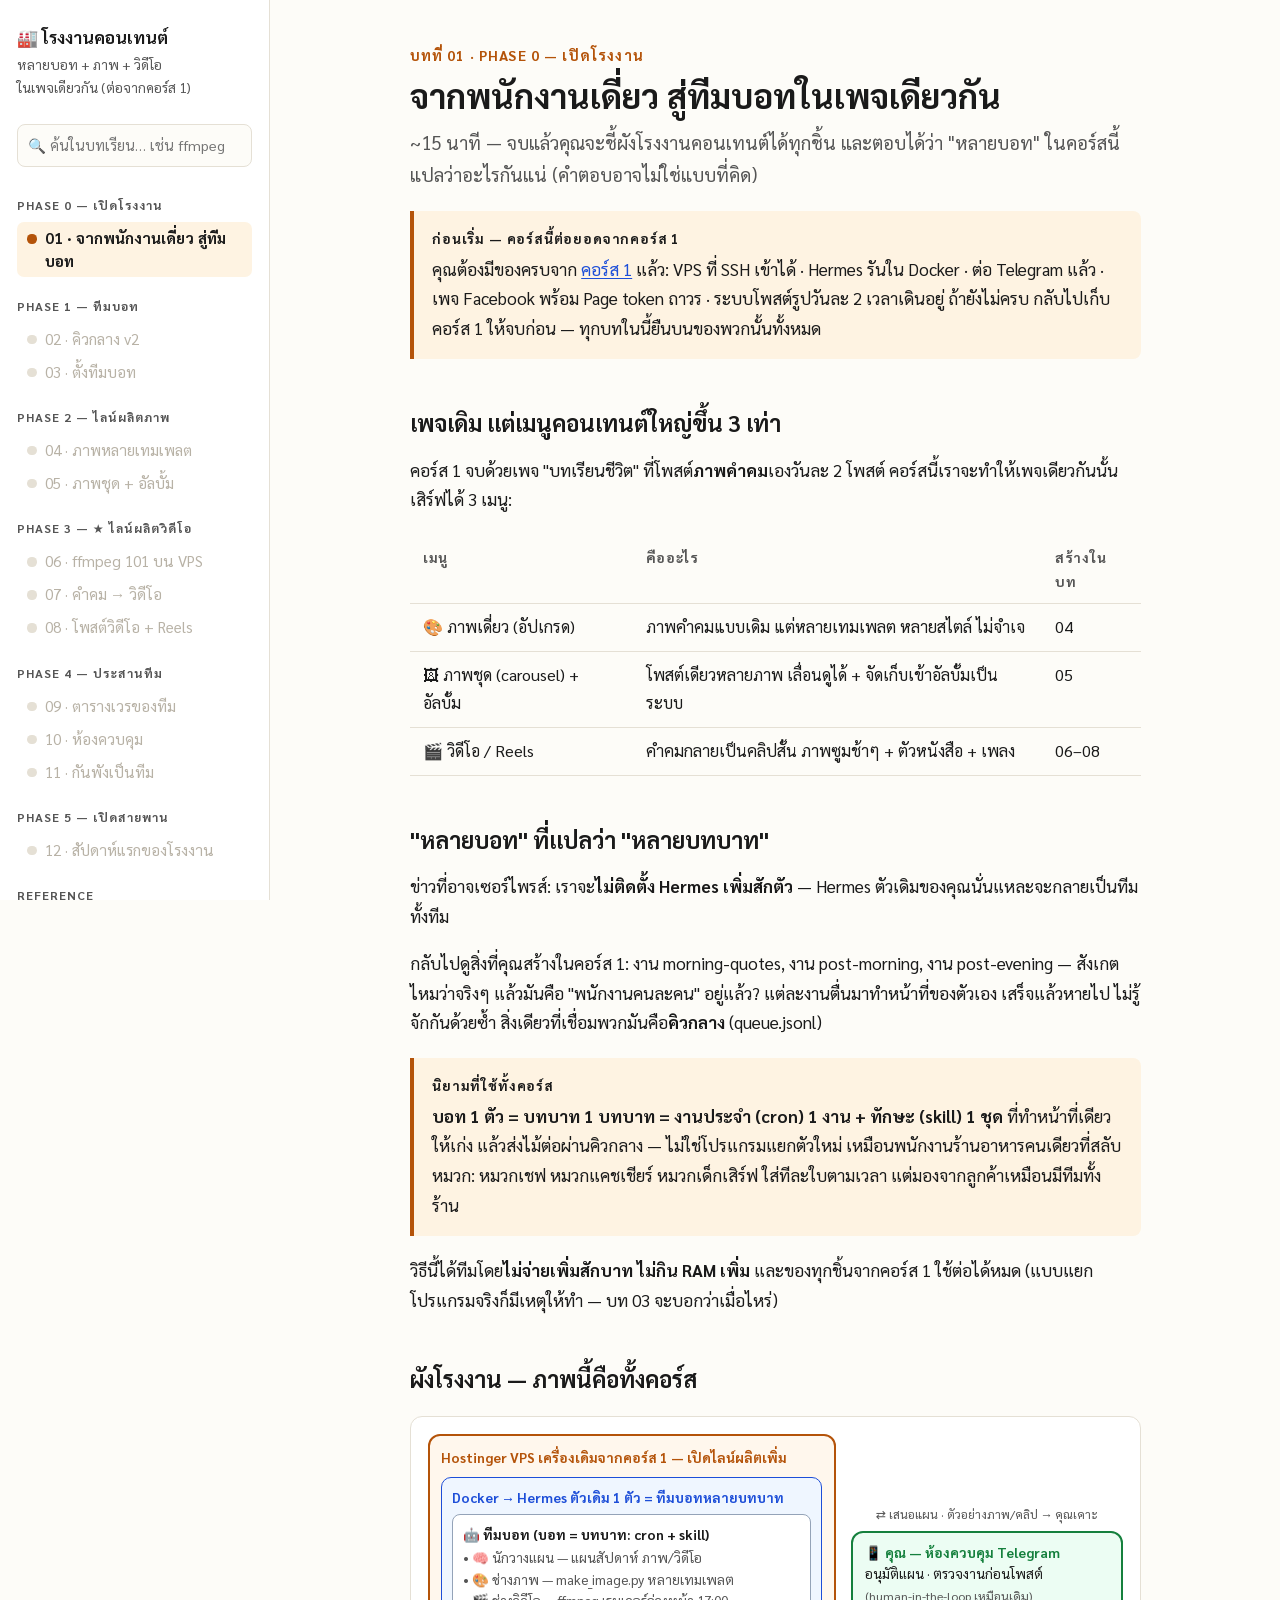
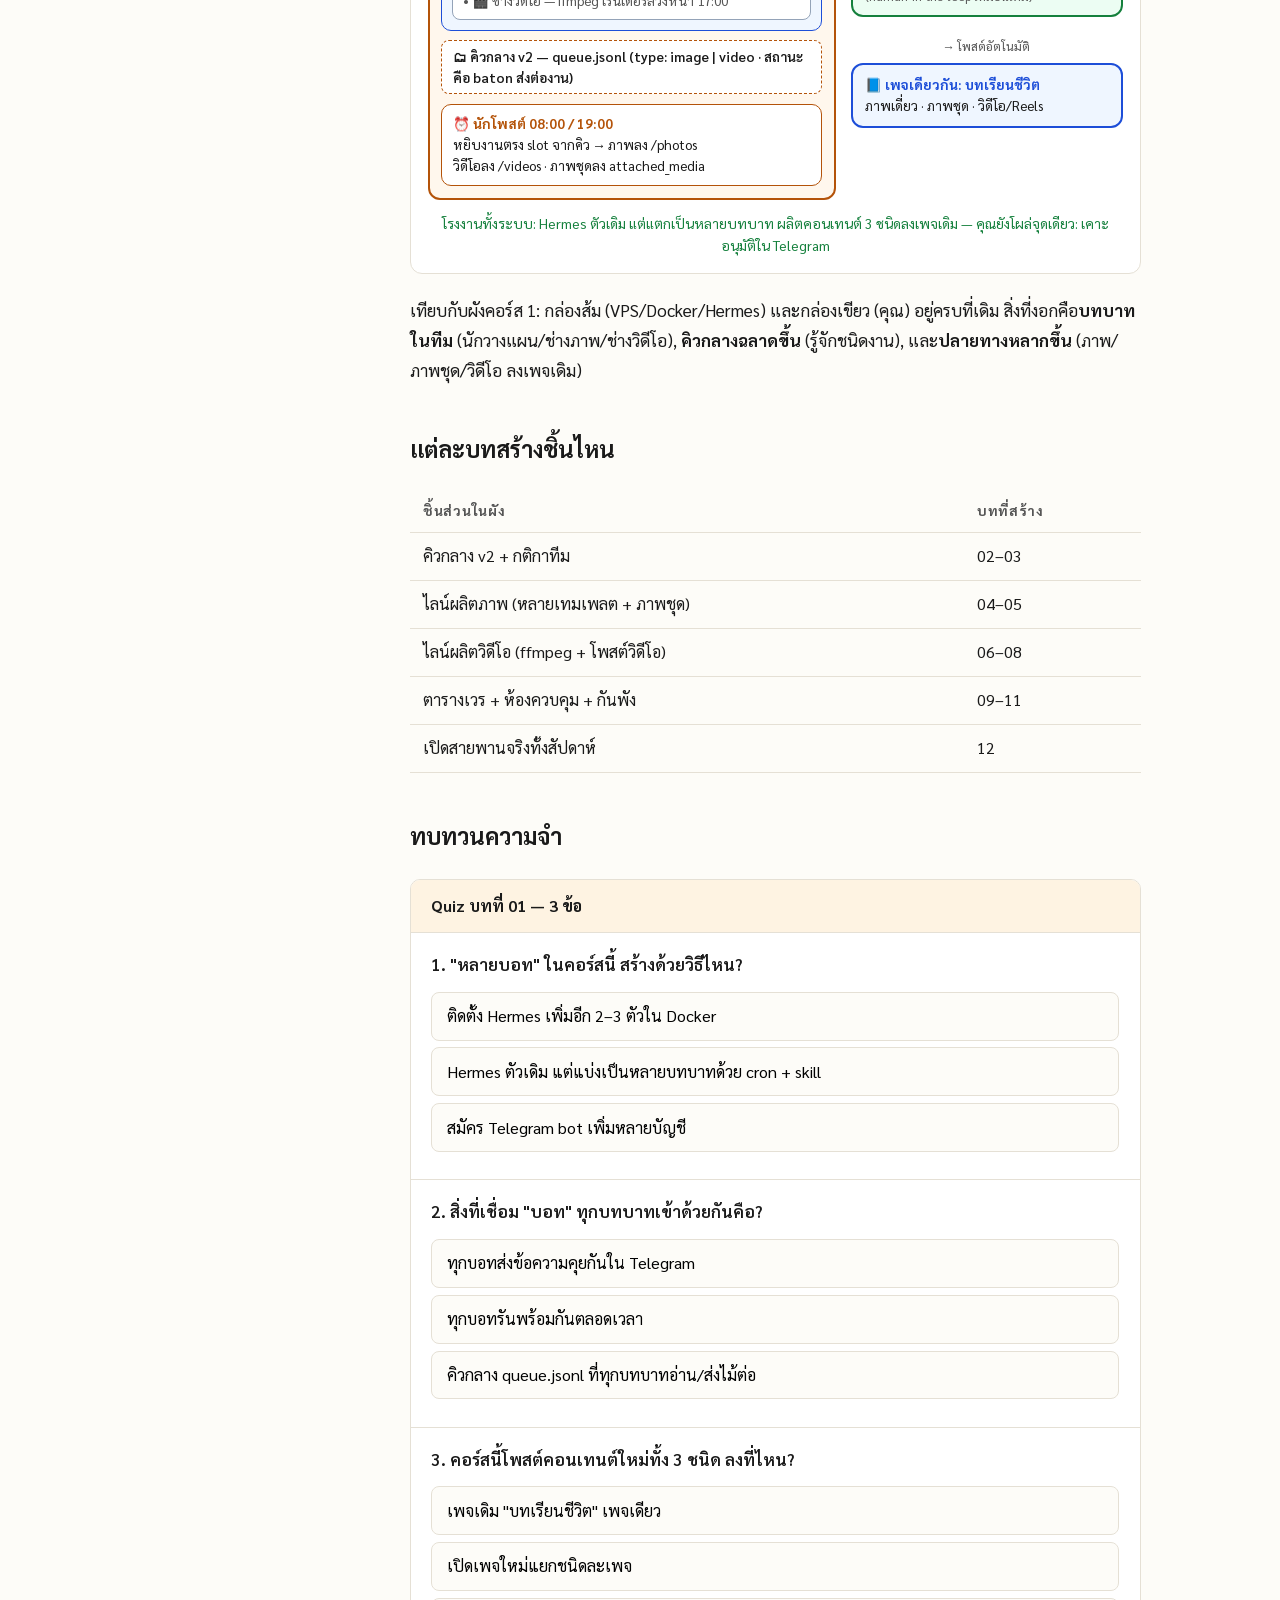
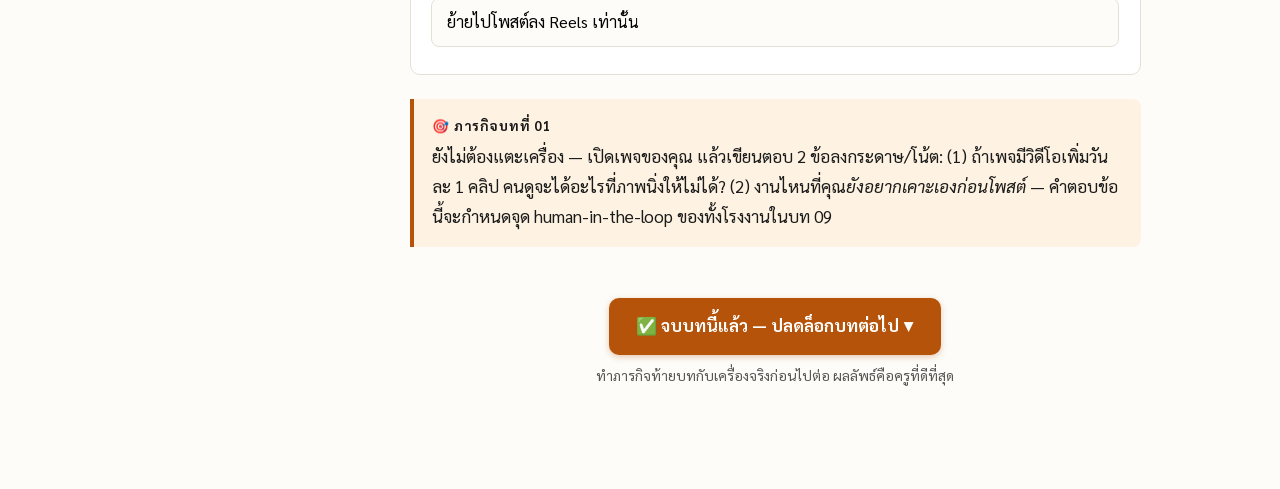
==== commit 6bc094cf: "คอร์ส 2 ครบ 12 บท: Phase 5 เปิดสายพาน (บท 12) - 12: ตารางสัปดาห์แรกสูตรเริ่มต้น + checklist 9 ข้อ + " ====
--- a/content-factory/index.html
+++ b/content-factory/index.html
@@ -925,6 +925,89 @@
   </div>
 </section>
 
+<!-- ─────────── บทที่ 12 ─────────── -->
+<section class="lesson" id="lesson-12">
+  <p class="lesson-kicker">บทที่ 12 · Phase 5 — เปิดสายพาน · บทสุดท้าย</p>
+  <div class="minimap minimap-hero" data-active="all" data-note="บทนี้: เดินเครื่องจริงทั้งโรงงาน 7 วันเต็ม"></div>
+  <h1>สัปดาห์แรกของโรงงาน — ภารกิจจบคอร์ส</h1>
+  <p class="lesson-lede">บทนี้ไม่มีความรู้ใหม่ — มีแต่การเดินเครื่องของจริง: วางแผนสัปดาห์ผสม 3 เมนู เปิดสายพาน แล้วปล่อยให้โรงงานพิสูจน์ตัวเอง 7 วัน</p>
+
+  <h2>ตารางคอนเทนต์สัปดาห์แรก — สูตรเริ่มต้นที่ครูแนะนำ</h2>
+  <p>อย่าเปิดเครื่องเต็มสูบวันแรก — สัปดาห์แรกใส่วิดีโอแค่ 3 วัน ที่เหลือเป็นภาพซึ่งระบบช่ำชองแล้ว:</p>
+  <table>
+    <tr><th>วัน</th><th>เช้า 08:00</th><th>เย็น 19:00</th></tr>
+    <tr><td>จันทร์</td><td>ภาพ classic</td><td>ภาพ night</td></tr>
+    <tr><td>อังคาร</td><td>ภาพ paper</td><td>🎬 วิดีโอ</td></tr>
+    <tr><td>พุธ</td><td>ภาพ classic</td><td>ภาพ night</td></tr>
+    <tr><td>พฤหัส</td><td>ภาพ paper</td><td>🎬 วิดีโอ</td></tr>
+    <tr><td>ศุกร์</td><td>ภาพ classic</td><td>ภาพ night</td></tr>
+    <tr><td>เสาร์</td><td>🖼 carousel 3 ภาพ (ธีมสรุปสัปดาห์)</td><td>🎬 วิดีโอ</td></tr>
+    <tr><td>อาทิตย์</td><td>ภาพ paper</td><td>ภาพ night</td></tr>
+  </table>
+  <p>สัปดาห์ถัดไปค่อยดูตัวเลขจริงบนเพจ (insights: คลิปหรือภาพคนดูเยอะกว่า?) แล้วปรับสัดส่วน — <strong>ให้ข้อมูลจริงตัดสิน ไม่ใช่ความรู้สึก</strong> หลักเดียวกับที่ใช้เลือกโมเดลในบทแถม 17 ของคอร์ส 1</p>
+
+  <h2>Checklist เปิดสายพาน — ไล่ให้ครบก่อนกดสตาร์ท</h2>
+  <ol class="steps">
+    <li>☑ คิว v2: งานทุกบรรทัดของสัปดาห์นี้มี <code>type</code> + <code>slot</code> ครบ (บท 02)</li>
+    <li>☑ ภาพ 3 สไตล์ผ่านตาคุณแล้ว (บท 04)</li>
+    <li>☑ carousel เคยโพสต์สำเร็จอย่างน้อย 1 ครั้ง (ภารกิจบท 05)</li>
+    <li>☑ ffmpeg ติดตั้ง + make_video.sh ทำคลิปที่คุณอนุมัติแล้ว (บท 06–07)</li>
+    <li>☑ วิดีโอเคยขึ้นเพจจริงอย่างน้อย 1 คลิป (ภารกิจบท 08)</li>
+    <li>☑ skill video-maker + cron factory-render-video ผ่านการซ้อม (บท 09)</li>
+    <li>☑ นักโพสต์รู้จัก type=video และซ้อมฉาก degrade แล้ว (บท 09/11)</li>
+    <li>☑ หมอเวร 21:00 รายงานคืนแรกแล้ว และคุณตรวจกลับแล้ว (บท 10)</li>
+    <li>☑ Backup ล่าสุดไม่เกิน 7 วัน — โรงงานโตขึ้น ของที่เสียได้ก็มากขึ้น (บท 11)</li>
+  </ol>
+
+  <h2>เกณฑ์จบคอร์ส — วัดกันตรงๆ</h2>
+  <div class="callout">
+    <span class="label">🏁 MISSION COMPLETE เมื่อ…</span>
+    <p>โรงงานเดินเอง 7 วันติด: <strong>โพสต์ขึ้นเพจครบทุก slot (14 โพสต์ มีทั้งภาพ ภาพชุด และวิดีโอ) โดยคุณลงมือแค่ 3 จุดที่ตั้งใจออกแบบไว้ให้เป็นของมนุษย์</strong> — อนุมัติแผนเสาร์ 10:00 · เคาะเลือกคำคมเช้า · ตรวจคลิป 17:00 — นอกนั้นถ้าคุณต้องพิมพ์สั่งอะไรเพิ่มแม้แต่ครั้งเดียว ให้จดไว้ว่าเรื่องอะไร แล้วกลับไปอุดที่บทที่เกี่ยวข้อง นั่นไม่ใช่ความล้มเหลว นั่นคือรอบปรับจูนตามปกติของระบบจริง</p>
+  </div>
+
+  <h2>ทบทวนรวบยอดทั้งคอร์ส</h2>
+  <div class="quiz" data-quiz>
+    <div class="quiz-head">Quiz สุดท้าย — 4 ข้อจากทั้งคอร์ส</div>
+    <div class="quiz-q" data-answer="1">
+      <div class="q-text">1. หัวใจของ "ทีมบอทในตัวเดียว" คือ?</div>
+      <button class="quiz-opt">ซื้อ VPS เพิ่มอีกเครื่อง</button>
+      <button class="quiz-opt">บอท = บทบาท (cron+skill) ส่งไม้ต่อกันผ่านสถานะในคิวกลาง</button>
+      <button class="quiz-opt">ให้ AI ตัวเดียวทำทุกอย่างในงานเดียว</button>
+      <div class="quiz-feedback"></div>
+    </div>
+    <div class="quiz-q" data-answer="0">
+      <div class="q-text">2. งานเรนเดอร์วิดีโอทำล่วงหน้า 2 ชั่วโมงเพราะ?</div>
+      <button class="quiz-opt">งานช้า+พังได้ ต้องเผื่อเวลากู้ก่อนเวลาโพสต์จริง</button>
+      <button class="quiz-opt">ffmpeg ทำงานเฉพาะช่วงเย็น</button>
+      <button class="quiz-opt">Facebook บังคับให้อัปโหลดล่วงหน้า</button>
+      <div class="quiz-feedback"></div>
+    </div>
+    <div class="quiz-q" data-answer="2">
+      <div class="q-text">3. คุณคือมนุษย์คนเดียวของโรงงาน — จุดที่ระบบตั้งใจเว้นไว้ให้คุณคือ?</div>
+      <button class="quiz-opt">กดโพสต์เองทุกโพสต์</button>
+      <button class="quiz-opt">รันคำสั่ง ffmpeg เองทุกเย็น</button>
+      <button class="quiz-opt">อนุมัติแผน · เคาะคำคม · ตรวจคลิปก่อนขึ้นเพจ</button>
+      <div class="quiz-feedback"></div>
+    </div>
+    <div class="quiz-q" data-answer="1">
+      <div class="q-text">4. สัปดาห์ที่สอง จะตัดสินใจเพิ่ม/ลดวิดีโอจากอะไร?</div>
+      <button class="quiz-opt">ความรู้สึกว่าวิดีโอน่าจะดีกว่า</button>
+      <button class="quiz-opt">ตัวเลขจริงจาก insights ของเพจ</button>
+      <button class="quiz-opt">ทำตามเพจอื่นที่ดัง</button>
+      <div class="quiz-feedback"></div>
+    </div>
+  </div>
+
+  <div class="callout mission">
+    <span class="label">🎯 ภารกิจจบคอร์ส</span>
+    <p>(1) ไล่ checklist 9 ข้อให้ครบ (2) เสาร์นี้ 10:00 วางแผนสัปดาห์ด้วยตารางสูตรเริ่มต้น — บอกนักวางแผนให้ระบุ type ทุก slot (3) ปล่อยโรงงานเดิน 7 วัน จดทุกครั้งที่ต้องแทรกแซง (4) ครบสัปดาห์ ส่งรายงานมาให้ครู: จำนวนโพสต์สำเร็จ/14 · จำนวนครั้งที่แทรกแซง+เรื่องอะไร · เมนูไหนคนดูเยอะสุด</p>
+  </div>
+
+  <h2>จบคอร์ส 2 — คุณมาไกลแค่ไหน ลองมองย้อน</h2>
+  <p>วันแรกของคอร์ส 1 คุณพิมพ์ <code>ssh</code> ครั้งแรกในชีวิต วันนี้คุณเป็นเจ้าของ<strong>โรงงานคอนเทนต์ที่มีทีมบอท 6 บทบาท ผลิตสื่อ 3 ชนิด ตรวจสุขภาพตัวเองทุกคืน และพังอย่างสง่างามเป็น</strong> — ทักษะที่ได้ระหว่างทาง (ออกแบบระบบเป็นบทบาท, เขียน prompt ที่มีข้อห้าม, ไม่เชื่อ AI โดยไม่มีหลักฐาน, ซ้อมก่อนจริง, แผนรับมือที่ซ้อมแล้ว) ใช้ได้กับระบบอัตโนมัติทุกชนิดที่คุณจะสร้างต่อจากนี้</p>
+  <p>ทางต่อยอดจากที่ยืนตรงนี้: <strong>เพจที่สอง</strong> (ใช้เกณฑ์บท 03 — ถึงเวลาแยก container จริงแล้ว) · <strong>Reels เต็มตัว</strong> (ท่า 3 จังหวะรอไว้ในบท 08) · หรือคอร์สถัดไปของ Toput Academy เมื่อเปิด — แล้วเจอกันครับ 🎓</p>
+</section>
+
 <!-- ─────────── Reference: Glossary ─────────── -->
 <section class="lesson" id="glossary">
   <p class="lesson-kicker">Reference · เปิดดูได้ตลอด ไม่ต้องท่อง</p>
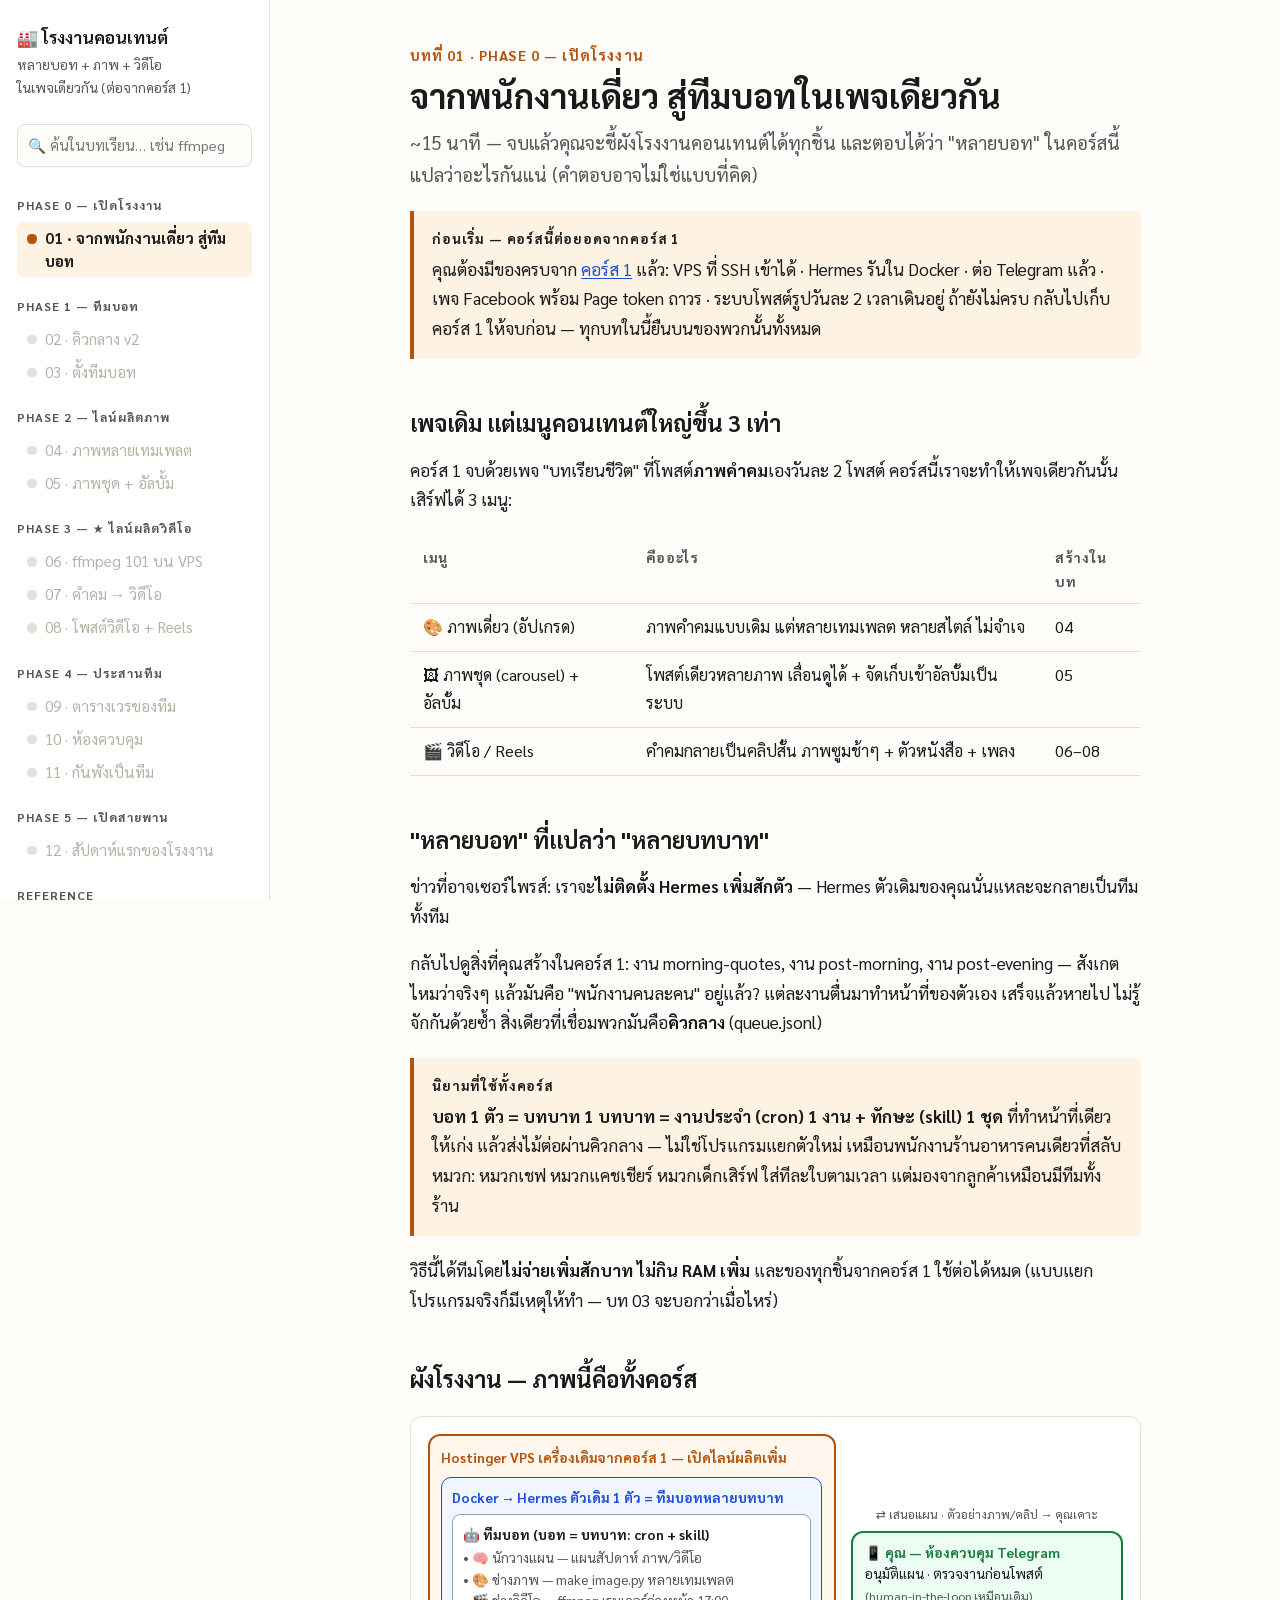
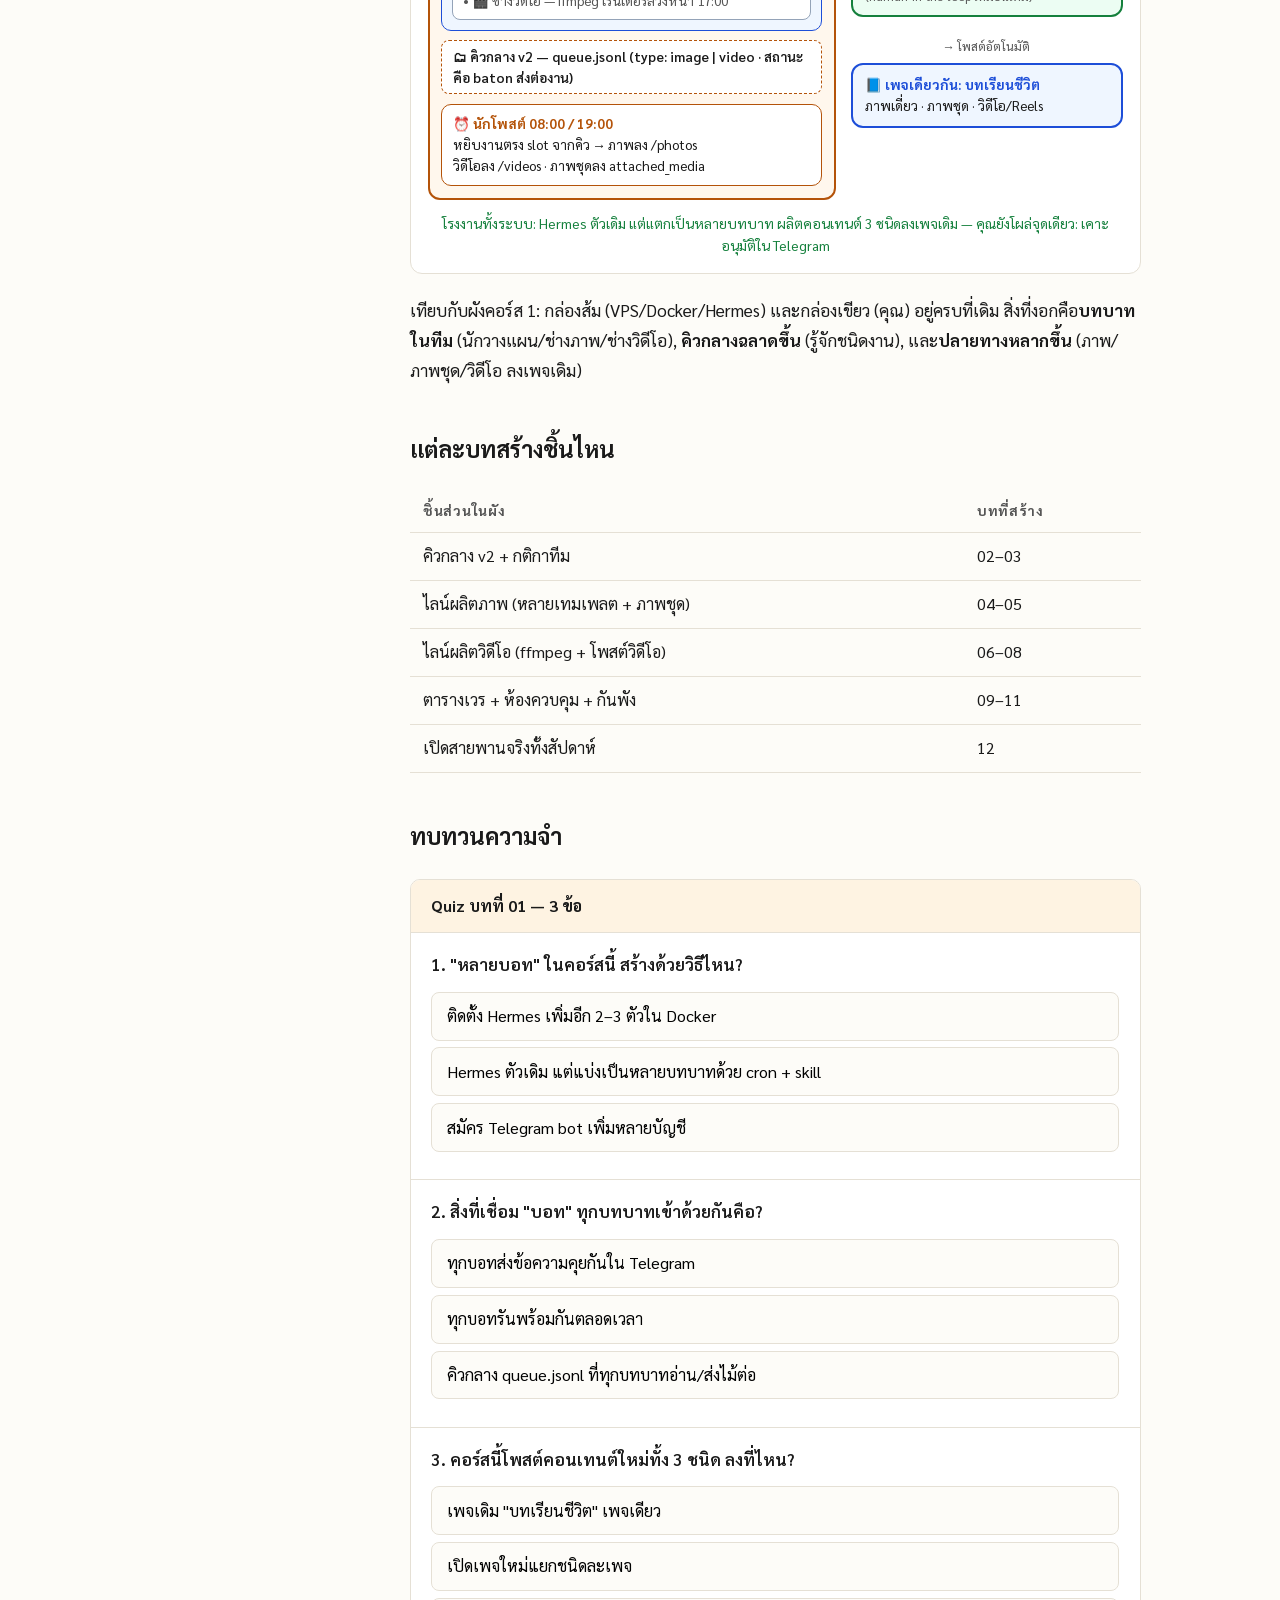
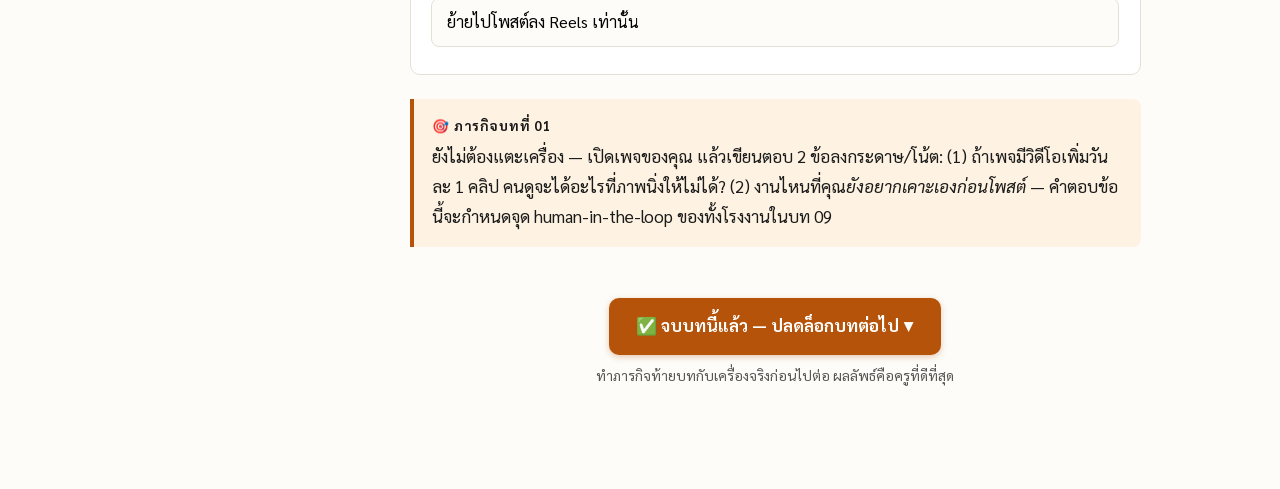
==== commit 0c587512: "บท 06: เพิ่มก้าว 0 เช็ก ffmpeg ก่อนติดตั้ง (เคสจริงจากสนาม) - กล่อง Hermes บางรุ่นมี ffmpeg ติดมาแล้" ====
--- a/content-factory/index.html
+++ b/content-factory/index.html
@@ -265,9 +265,17 @@
     <tr><td>คิว/ความจำ</td><td>แชร์กันเอง อยู่ไฟล์เดียว</td><td>แยกขาด ต้องออกแบบวิธีคุยกันเอง</td></tr>
     <tr><td>เหมาะกับ</td><td>ทีมหลายหน้าที่ <strong>ในเพจเดียว</strong></td><td><strong>คนละเพจ/คนละธุรกิจ</strong> ที่ห้ามข้อมูลปนกัน</td></tr>
   </table>
+  <h2>ทางสายกลางที่ควรรู้: Bot Mode — container เดียว แต่แยก profile</h2>
+  <p>ระหว่างสองทางข้างบน Hermes มีทางที่สามในตัว: <strong>Bot Mode</strong> — "บอท 1 ตัว = profile 1 ตัว" เก็บแยกกันที่ <code>~/.hermes/profiles/&lt;ชื่อ&gt;/</code> ในเครื่องเดียวกัน แต่ละ profile มี<strong>ความจำ, ประวัติแชท, skills (เลือกเปิดรายตัว), โมเดล/provider ของตัวเอง</strong> และ cron ของมันขึ้นชื่อกำกับ <code>[bot:&lt;ชื่อ&gt;]</code> — ส่วน token กับ group chat ยังแชร์กัน (ดู <a href="https://hermes-agent.nousresearch.com/docs/user-guide/bot-mode">เอกสาร Bot Mode</a>)</p>
+  <p>เหมาะเมื่อไหร่: บทบาทไหนเริ่มมี "นิสัยและความจำ" ที่ไม่อยากให้ปนกับตัวหลัก (เช่น ช่างวิดีโอที่จำสไตล์คลิปของตัวเอง) หรืออยากปักหมุดโมเดลถูกให้บทบาทงานง่ายโดยไม่ยุ่งกับ config กลาง — ได้ความแยกขาดเกือบเท่าแยก container โดย RAM แทบไม่เพิ่ม</p>
+  <div class="callout warn">
+    <span class="label">เช็กของจริงก่อนใช้ (กฎ Playbook: ไม่เชื่อเอกสารเปล่าๆ)</span>
+    <p>สองอย่างที่เอกสารไม่การันตีกับเครื่องคุณ: (1) รุ่น Hermes ของคุณมีฟีเจอร์นี้ไหม — เช็กด้วย <code>hermes profile --help</code> ในกล่อง (2) profile ย่อยจะโต้ตอบผ่าน Telegram ยังไง (เอกสารเน้น desktop app + เรียกผ่าน <code>@ชื่อบอท</code> ในแชท) — ต้องทดลองจริง ผ่านทั้งสองข้อแล้วค่อยย้ายบทบาทเข้า profile ทีละตัว</p>
+  </div>
+
   <div class="callout">
-    <span class="label">เกณฑ์ตัดสินใจจำง่าย</span>
-    <p>เพจเดียวกัน → บทบาทในตัวเดียว · คนละเพจ → ค่อยแยกตัวจริง (เพจที่สองของคุณในอนาคต ใช้สูตรนี้)</p>
+    <span class="label">เกณฑ์ตัดสินใจจำง่าย — 3 ระดับ</span>
+    <p>เพจเดียว งานยังเบา → บทบาทในตัวเดียว (คอร์สนี้) · เพจเดียว แต่บทบาทเริ่มต้องการความจำ/โมเดลแยกขาด → Bot Mode profile · คนละเพจ/คนละธุรกิจ → แยก container จริง</p>
   </div>
 
   <h2>ทบทวนความจำ</h2>
@@ -480,9 +488,13 @@
   <p>มันจึงเกิดมาเพื่องานเรา: <strong>ตัดวิดีโอบนเซิร์ฟเวอร์ที่ไม่มีหน้าจอ สั่งด้วยสคริปต์ ทำซ้ำได้ไม่จำกัด</strong></p>
 
   <h2>ติดตั้งในกล่อง Hermes — ทีละก้าว</h2>
-  <p>👣 <strong>ก้าว 1</strong> — SSH เข้า VPS แล้วเข้าไปในกล่อง:</p>
+  <p>👣 <strong>ก้าว 1</strong> — SSH เข้า VPS แล้วเข้าไปในกล่อง (แทน <code>xxxx</code> ด้วยชื่อกล่องจริงของคุณ — ดูได้จาก <code>docker ps</code>):</p>
   <pre><code>docker exec -it hermes-agent-xxxx-hermes-agent-1 bash</code></pre>
-  <p>👣 <strong>ก้าว 2</strong> — ติดตั้ง (ประมาณ 1-2 นาที):</p>
+  <div class="callout">
+    <span class="label">ก้าว 0 ที่ประหยัดเวลา: เช็กก่อนติดตั้ง (เคสจริงจากสนาม)</span>
+    <p>พอเข้ากล่องแล้ว ลอง <code>ffmpeg -version</code> ก่อนเลย — กล่อง Hermes บางรุ่น<strong>มี ffmpeg ติดมาให้แล้ว</strong> (เครื่องต้นแบบของคอร์สนี้เจอ 7.1.5 พร้อมใช้) ถ้าขึ้นเวอร์ชัน = ข้ามก้าว 2 ไปทำคลิปแรกได้ทันที · และระวังจุดหลงทาง: ต้องเช็ก<strong>ในกล่อง</strong> (prompt เป็น <code>root@&lt;รหัสกล่อง&gt;</code>) ไม่ใช่บน VPS ชั้นนอก (prompt <code>root@srv…</code>) — ffmpeg ชั้นนอกช่วยงาน cron ของเราไม่ได้</p>
+  </div>
+  <p>👣 <strong>ก้าว 2</strong> — ติดตั้ง เฉพาะกรณีก้าว 0 ไม่เจอ (ประมาณ 1-2 นาที):</p>
   <pre><code>apt-get update && apt-get install -y ffmpeg</code></pre>
   <p>👣 <strong>ก้าว 3</strong> — พิสูจน์ว่ามาแล้วจริง:</p>
   <pre><code>ffmpeg -version</code></pre>
